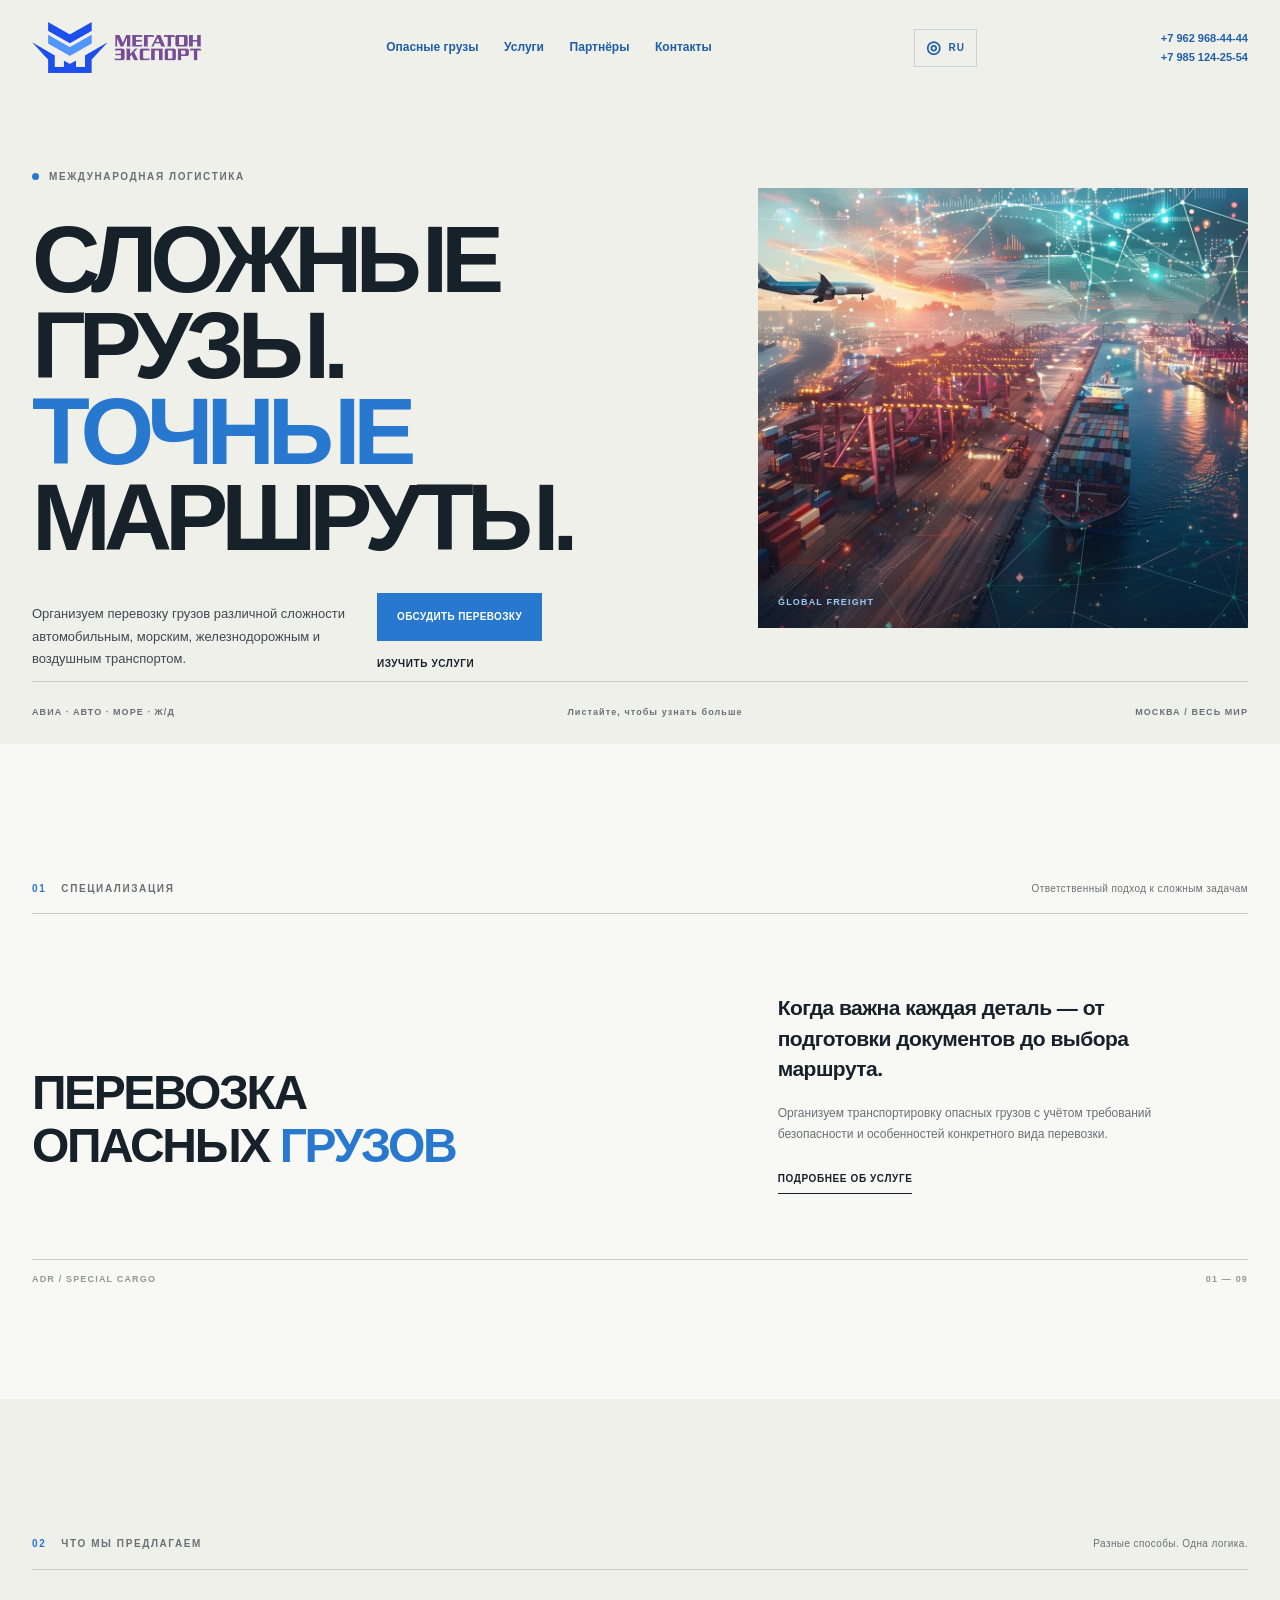
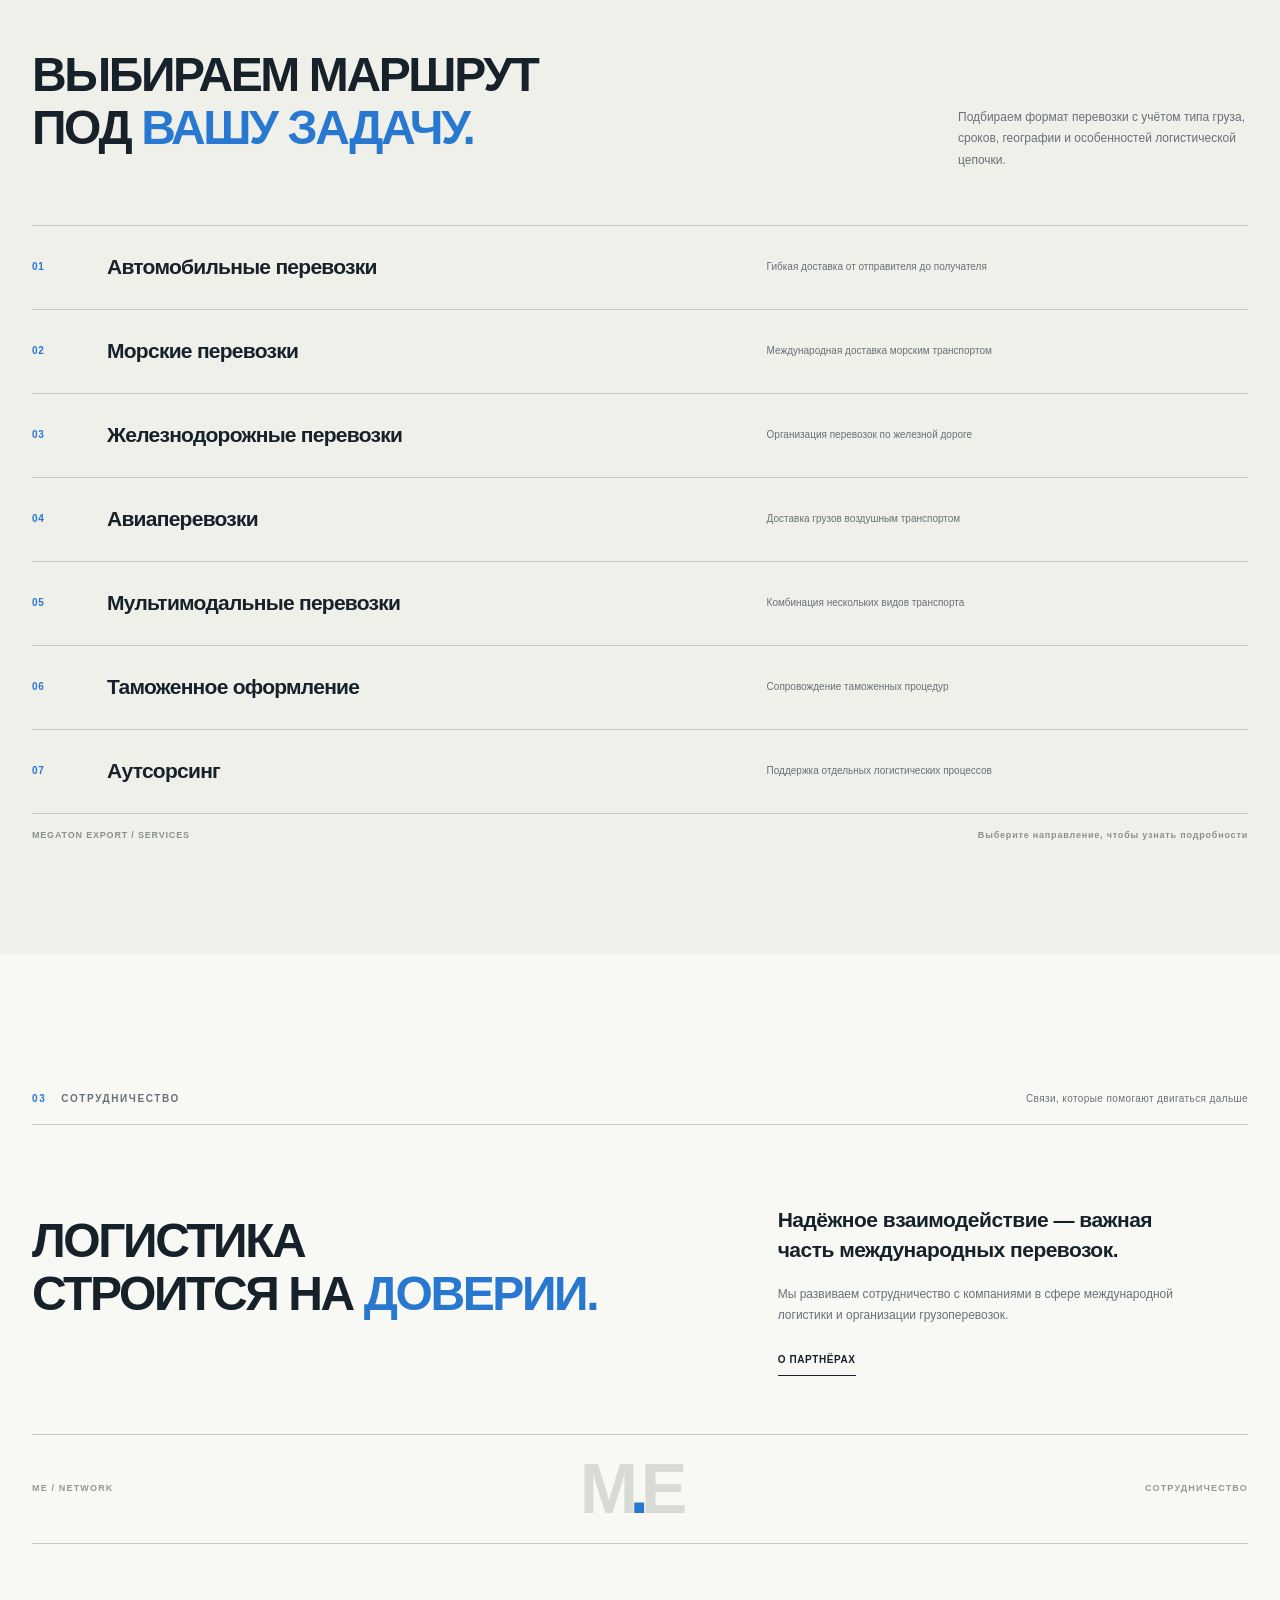
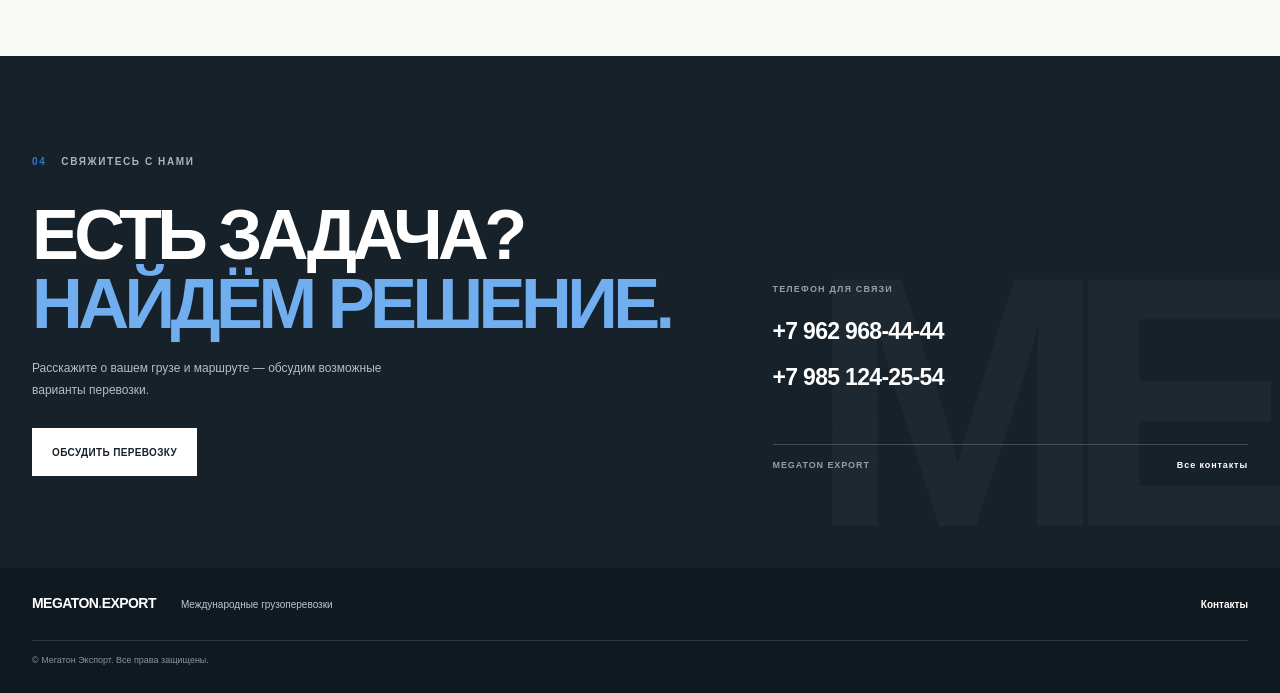
==== index.html @ 67cdef2b "Add files via upload" ====
<!DOCTYPE html>
<html lang="ru">
<head>
<meta charset="UTF-8">
<meta name="viewport" content="width=device-width, initial-scale=1.0">
<title>Мегатон Экспорт — международные грузоперевозки</title>
<meta name="description" content="Международные автомобильные, морские, железнодорожные, авиационные и мультимодальные перевозки. Перевозка опасных и негабаритных грузов.">
<meta name="keywords" content="перевозка опасных грузов, международные перевозки, грузоперевозки, Мегатон Экспорт">
<meta name="robots" content="index, follow">
<link rel="canonical" href="https://megatonexport.ru/">
<link rel="stylesheet" href="css/style.css">

<link rel="canonical" href="https://megatonexport.ru/">
<link rel="icon" type="image/png" sizes="48x48" href="favicon-48.png">
<link rel="apple-touch-icon" href="/apple-touch-icon.png">
<meta property="og:type" content="website">
<meta property="og:site_name" content="Megaton Export">
<meta property="og:title" content="Международные грузоперевозки — Megaton Export">
<meta property="og:description" content="Международные грузоперевозки из Китая и других стран. Автомобильные, морские, железнодорожные и авиаперевозки, мультимодальная логистика и перевозка опасных грузов.">
<meta property="og:url" content="https://megatonexport.ru/">
<meta property="og:locale" content="ru_RU">
</head>
<body>
<header class="header">
 <div class="container header__inner">
  <a href="index.html" class="logo"><img src="images/logo.png" alt="Мегатон Экспорт" width="220"></a>
  <button class="menu-toggle" aria-label="Открыть меню" aria-expanded="false" aria-controls="main-navigation"><span></span><span></span></button>
  <nav class="navigation" id="main-navigation" aria-label="Основная навигация">
   <a href="services/dangerous.html">Опасные грузы</a>
   <div class="nav-dropdown"><a href="#services" class="dropdown-link">Услуги</a>
    <div class="dropdown-menu">
     <a href="services/road.html">Автомобильные перевозки</a><a href="services/sea.html">Морские перевозки</a><a href="services/rail.html">Железнодорожные перевозки</a><a href="services/air.html">Авиаперевозки</a><a href="services/multimodal.html">Мультимодальные перевозки</a><a href="services/customs.html">Таможенное оформление</a><a href="services/outsourcing.html">Аутсорсинг</a>
    </div>
   </div>
   <a href="services/partners.html">Партнёры</a><a href="services/contacts.html">Контакты</a>
   <div class="nav-mobile-phones"><a href="tel:+79629684444">+7 962 968-44-44</a><a href="tel:+79851242554">+7 985 124-25-54</a></div>
  </nav>
  <div class="language-control">
   <button class="language-button" type="button" aria-haspopup="dialog" aria-expanded="false" aria-label="Выбрать язык сайта"><span class="language-globe" aria-hidden="true">◎</span><span class="language-current">RU</span></button>
  </div>
  <div class="header__contacts"><a href="tel:+79629684444">+7 962 968-44-44</a><a href="tel:+79851242554">+7 985 124-25-54</a></div>
 </div>
</header>
<main>
<section class="hero" aria-labelledby="hero-title">
 <div class="container hero__layout">
  <div class="hero__content">
   <p class="eyebrow hero__subtitle"><i></i> Международная логистика</p>
   <h1 id="hero-title">Сложные грузы.<br><span>Точные</span><br>маршруты.</h1>
   <div class="hero__bottom"><p class="hero__text">Организуем перевозку грузов различной сложности автомобильным, морским, железнодорожным и воздушным транспортом.</p>
    <div class="hero__buttons"><a href="#contacts" class="button button--primary">Обсудить перевозку</a><a href="#services" class="text-link">Изучить услуги</a></div>
   </div>
  </div>
  <div class="hero__visual"><div class="hero__image-wrap"><img src="images/hero.webp" alt="Международный грузовой терминал" class="hero__image"><div class="hero__image-shade"></div><div class="hero__image-label"><span>GLOBAL FREIGHT</span></div></div><div class="hero__side-note">Логистика без лишних звеньев</div></div>
 </div>
 <div class="hero__meta container"><span>АВИА · АВТО · МОРЕ · Ж/Д</span><a href="#dangerous">Листайте, чтобы узнать больше </a><span>МОСКВА / ВЕСЬ МИР</span></div>
</section>
<section class="section dangerous-section" id="dangerous"><div class="container">
 <div class="section-topline"><span class="eyebrow"><b>01</b> Специализация</span><span class="section-topline__note">Ответственный подход к сложным задачам</span></div>
 <div class="dangerous-layout"><div class="dangerous-heading"><h2>Перевозка<br>опасных <span>грузов</span></h2></div><div class="dangerous-copy"><p class="lead">Когда важна каждая деталь — от подготовки документов до выбора маршрута.</p><p>Организуем транспортировку опасных грузов с учётом требований безопасности и особенностей конкретного вида перевозки.</p><a href="services/dangerous.html" class="underlined-link">Подробнее об услуге</a></div></div>
 <div class="dangerous-rule"><span>ADR / SPECIAL CARGO</span><span>01 — 09</span></div>
</div></section>
<section class="section services-section" id="services"><div class="container">
 <div class="section-topline"><span class="eyebrow"><b>02</b> Что мы предлагаем</span><span class="section-topline__note">Разные способы. Одна логика.</span></div>
 <div class="services-intro"><h2>Выбираем маршрут<br>под <span>вашу задачу.</span></h2><p>Подбираем формат перевозки с учётом типа груза, сроков, географии и особенностей логистической цепочки.</p></div>
 <div class="services-list">
  <a class="service-row" href="services/road.html"><span class="service-row__number">01</span><span class="service-row__title">Автомобильные перевозки</span><span class="service-row__description">Гибкая доставка от отправителя до получателя</a>
  <a class="service-row" href="services/sea.html"><span class="service-row__number">02</span><span class="service-row__title">Морские перевозки</span><span class="service-row__description">Международная доставка морским транспортом</a>
  <a class="service-row" href="services/rail.html"><span class="service-row__number">03</span><span class="service-row__title">Железнодорожные перевозки</span><span class="service-row__description">Организация перевозок по железной дороге</a>
  <a class="service-row" href="services/air.html"><span class="service-row__number">04</span><span class="service-row__title">Авиаперевозки</span><span class="service-row__description">Доставка грузов воздушным транспортом</a>
  <a class="service-row" href="services/multimodal.html"><span class="service-row__number">05</span><span class="service-row__title">Мультимодальные перевозки</span><span class="service-row__description">Комбинация нескольких видов транспорта</a>
  <a class="service-row" href="services/customs.html"><span class="service-row__number">06</span><span class="service-row__title">Таможенное оформление</span><span class="service-row__description">Сопровождение таможенных процедур</a>
  <a class="service-row" href="services/outsourcing.html"><span class="service-row__number">07</span><span class="service-row__title">Аутсорсинг</span><span class="service-row__description">Поддержка отдельных логистических процессов</a>
 </div><div class="services-footnote"><span>MEGATON EXPORT / SERVICES</span><span>Выберите направление, чтобы узнать подробности</span></div>
</div></section>
<section class="section partners-section" id="partners"><div class="container">
 <div class="section-topline"><span class="eyebrow"><b>03</b> Сотрудничество</span><span class="section-topline__note">Связи, которые помогают двигаться дальше</span></div>
 <div class="partners-layout"><h2>Логистика<br>строится на <span>доверии.</span></h2><div class="partners-copy"><p class="lead">Надёжное взаимодействие — важная часть международных перевозок.</p><p>Мы развиваем сотрудничество с компаниями в сфере международной логистики и организации грузоперевозок.</p><a href="services/partners.html" class="underlined-link">О партнёрах</a></div></div>
 <div class="partners-signature"><span>ME / NETWORK</span><span class="partners-signature__mark">M<span>.</span>E</span><span>СОТРУДНИЧЕСТВО</span></div>
</div></section>
<section class="contact-section" id="contacts"><div class="container contact-layout">
 <div class="contact-main"><p class="eyebrow"><b>04</b> Свяжитесь с нами</p><h2>Есть задача?<br><span>Найдём решение.</span></h2><p>Расскажите о вашем грузе и маршруте — обсудим возможные варианты перевозки.</p><a href="services/contacts.html" class="button button--light">Обсудить перевозку</a></div>
 <div class="contact-details"><span class="contact-details__label">Телефон для связи</span><a href="tel:+79629684444">+7 962 968-44-44</a><a href="tel:+79851242554">+7 985 124-25-54</a><div class="contact-details__bottom"><span>MEGATON EXPORT</span><a href="services/contacts.html">Все контакты</a></div></div><div class="contact-watermark">ME</div>
</div></section>
</main>
<footer class="footer"><div class="container footer__inner"><a href="index.html" class="footer__brand">MEGATON<span>.</span>EXPORT</a><p>Международные грузоперевозки</p><a href="services/contacts.html" class="footer__contact">Контакты</a><small>© Мегатон Экспорт. Все права защищены.</small></div></footer>
<div class="language-backdrop" id="language-dialog" hidden>
 <section class="language-dialog" role="dialog" aria-modal="true" aria-labelledby="language-title">
  <button class="language-close" type="button" aria-label="Закрыть выбор языка">×</button>
  <p class="language-kicker">MEGATON EXPORT / LANGUAGE</p>
  <h2 id="language-title">Выберите язык</h2>
  <p class="language-description">Выберите язык отображения сайта.</p>
  <div class="language-options">
   <button type="button" class="language-option" data-language="ru"><span class="language-code">RU</span><span class="language-name">Русский</span><span class="language-check">✓</span></button>
   <button type="button" class="language-option" data-language="en"><span class="language-code">EN</span><span class="language-name">English</span><span class="language-check">✓</span></button>
   <button type="button" class="language-option" data-language="zh"><span class="language-code">中文</span><span class="language-name">简体中文</span><span class="language-check">✓</span></button>
  </div>
  <p class="language-note">Megaton Export · International Logistics</p>
 </section>
</div>
<script src="js/script.js"></script>
</body>
</html>
---- css/style.css ----
/* MEGATON EXPORT — editorial industrial design */

:root{
  --ink:#17212a;
  --ink-soft:#3e494f;
  --muted:#687176;
  --paper:#f0f0eb;
  --paper-light:#f8f8f5;
  --white:#fff;
  --line:#c9cbc5;
  --blue:#2878d0;
  --blue-dark:#1d5fa8;
  --container:1240px;
}

*{
  box-sizing:border-box;
  margin:0;
  padding:0;
}

html{
  scroll-behavior:smooth;
}

body{
  color:var(--ink);
  background:var(--paper-light);
  font-family:"Manrope","Segoe UI",Arial,sans-serif;
  line-height:1.55;
  -webkit-font-smoothing:antialiased;
}

a{
  color:inherit;
  text-decoration:none;
}

button{
  font:inherit;
}

img{
  display:block;
  max-width:100%;
  height:auto;
}

.container{
  width:min(var(--container),calc(100% - 64px));
  margin-inline:auto;
}

::selection{
  color:#fff;
  background:var(--blue);
}

/* Header */

.header{
  position:absolute;
  inset:0 0 auto;
  z-index:100;
  padding:22px 0;
  color:var(--ink);
}

.header__inner{
  width:min(var(--container),calc(100% - 64px));
  min-height:48px;
  margin:auto;
  display:flex;
  align-items:center;
  justify-content:space-between;
  gap:30px;
}

.logo{
  flex:0 0 auto;
}

.logo img{
  width:170px;
  max-height:54px;
  object-fit:contain;
  object-position:left center;
}

.navigation{
  display:flex;
  align-items:center;
  justify-content:center;
  gap:clamp(14px,2vw,28px);
  color: var(--blue-dark);
}

.navigation a{
  font-size:12px;
  font-weight:700;
  transition:color .2s;
}

.navigation a:hover,.header__contacts a:hover{
  color:var(--blue);
}

.nav-dropdown{
  position:relative;
}

.dropdown-link{
  display:flex;
  align-items:center;
  gap:7px;
}

.dropdown-arrow{
  color:var(--blue);
}

.dropdown-menu{
  position:absolute;
  top:calc(100% + 15px);
  left:-18px;
  display:none;
  flex-direction:column;
  gap:2px;
  width:260px;
  padding:10px;
  background:var(--paper-light);
  border:1px solid #dedfd9;
  box-shadow:0 18px 45px #17212a18;
}

.nav-dropdown:hover .dropdown-menu,.nav-dropdown:focus-within .dropdown-menu{
  display:flex;
}

.dropdown-menu a{
  padding:10px 12px;
}

.dropdown-menu a:hover{
  background:#e8edf1;
}

.header__contacts{
  display:flex;
  flex-direction:column;
  gap:2px;
  color: var(--blue-dark);
}

.header__contacts a{
  font-size:11px;
  font-weight:800;
  white-space:nowrap;
  transition:color .2s;
}

.menu-toggle{
  display:none;
}

.nav-mobile-phones{
  display:none;
}

/* Hero */

.hero{
  position:relative;
  min-height:740px;
  padding:135px 0 24px;
  overflow:hidden;
  background:var(--paper);
}

.hero__layout{
  display:grid;
  grid-template-columns:minmax(0,1.12fr) minmax(300px,.88fr);
  align-items:center;
  gap:clamp(35px,6vw,90px);
  min-height:520px;
}

.hero__content{
  position:relative;
  z-index:2;
  padding:28px 0 10px;
}

.eyebrow{
  display:inline-flex;
  align-items:center;
  gap:10px;
  color:var(--muted);
  font-size:10px;
  font-weight:800;
  letter-spacing:.16em;
  line-height:1.4;
  text-transform:uppercase;
}

.eyebrow i{
  width:7px;
  height:7px;
  background:var(--blue);
  border-radius:50%;
}

.eyebrow b,.section-number{
  color:var(--blue);
  margin-right:5px;
}

.hero h1{
  margin:28px 0 32px;
  font-size:clamp(58px,7.4vw,106px);
  font-weight:800;
  letter-spacing:-.075em;
  line-height:.91;
  text-transform:uppercase;
}

.hero h1 span,.dangerous-heading h2 span,.services-intro h2 span,.partners-layout h2 span,.contact-main h2 span{
  color:var(--blue);
}

.hero__bottom{
  display:flex;
  align-items:flex-end;
  gap:30px;
  max-width:680px;
}

.hero__text{
  max-width:315px;
  color:var(--ink-soft);
  font-size:13px;
  line-height:1.75;
}

.hero__buttons{
  display:flex;
  flex-direction:column;
  align-items:flex-start;
  gap:15px;
  flex:0 0 auto;
}

.button{
  display:inline-flex;
  align-items:center;
  justify-content:center;
  gap:20px;
  min-height:48px;
  padding:0 19px;
  border:1px solid transparent;
  font-size:10px;
  font-weight:800;
  letter-spacing:.035em;
  text-transform:uppercase;
  transition:background .2s,color .2s,border-color .2s,transform .2s;
}

.button:hover{
  transform:translateY(-2px);
}

.button--primary{
  color:#fff;
  background:var(--blue);
  border-color:var(--blue);
}

.button--primary:hover{
  background:var(--blue-dark);
  border-color:var(--blue-dark);
}

.button b{
  font-size:16px;
}

.text-link{
  font-size:10px;
  font-weight:800;
  letter-spacing:.06em;
  text-transform:uppercase;
}

.text-link b{
  padding-left:8px;
  color:var(--blue);
  font-size:15px;
}

.hero__visual{
  position:relative;
  width:100%;
  max-width:490px;
  justify-self:end;
}

.hero__image-wrap{
  position:relative;
  height:440px;
  overflow:hidden;
  background:#c7c9c5;
}

.hero__image{
  width:100%;
  height:100%;
  object-fit:cover;
}

.hero__image-shade{
  position:absolute;
  inset:0;
  background:linear-gradient(180deg,transparent 55%,#0c1c2b80);
}

.hero__image-label{
  position:absolute;
  right:20px;
  bottom:18px;
  left:20px;
  display:flex;
  justify-content:space-between;
  color:#fff;
  font-size:9px;
  font-weight:800;
  letter-spacing:.13em;
}

.hero__image-label span:first-child{
  color:#9bc9f5;
}

.hero__side-note{
  position:absolute;
  right:-37px;
  top:50%;
  transform:translate(100%,-50%) rotate(90deg);
  transform-origin:left center;
  color:var(--muted);
  font-size:9px;
  font-weight:700;
  letter-spacing:.12em;
  text-transform:uppercase;
  white-space:nowrap;
}

.hero__meta{
  display:flex;
  align-items:center;
  justify-content:space-between;
  padding-top:24px;
  border-top:1px solid var(--line);
  color:var(--muted);
  font-size:9px;
  font-weight:800;
  letter-spacing:.12em;
}

.hero__meta a:hover{
  color:var(--blue);
}

.hero__meta b{
  margin-left:8px;
  color:var(--blue);
  font-size:14px;
}

.hero__index{
  position:absolute;
  right:22px;
  top:48%;
  color:#17212a12;
  font-size:64px;
  font-weight:900;
  letter-spacing:-.08em;
  writing-mode:vertical-rl;
}


/* Sections */

.section{padding:112px 0}

.section-topline{display:flex;align-items:center;justify-content:space-between;gap:20px;padding-bottom:17px;padding-top:25px;border-bottom:1px solid var(--line)}

.section-topline__note{color:var(--muted);font-size:10px;letter-spacing:.04em}

.dangerous-section,.partners-section{background:var(--paper-light)}

.dangerous-layout,.partners-layout{display:grid;grid-template-columns:1.15fr .85fr;gap:9%;padding:74px 0 65px}

.dangerous-heading{display:flex;align-items:flex-end;justify-content:space-between;gap:15px}

.dangerous-heading h2,.services-intro h2,.partners-layout h2{font-size:clamp(42px,5.4vw,72px);font-weight:800;line-height:.99;letter-spacing:-.065em;text-transform:uppercase}

.round-link{display:grid;place-items:center;flex:0 0 48px;width:48px;height:48px;margin-bottom:6px;border:1px solid var(--line);border-radius:50%;color:var(--blue);font-size:20px;transition:.2s}

.round-link:hover{color:#fff;background:var(--blue);border-color:var(--blue)}

.dangerous-copy,.partners-copy{max-width:400px;padding-top:5px}

.lead{margin-bottom:18px;font-size:clamp(17px,1.7vw,21px);font-weight:600;line-height:1.45;letter-spacing:-.025em}

.dangerous-copy>p:not(.lead),.partners-copy>p:not(.lead){color:var(--muted);font-size:12px;line-height:1.8}

.underlined-link{display:inline-flex;align-items:center;gap:24px;margin-top:25px;padding-bottom:7px;border-bottom:1px solid var(--ink);font-size:10px;font-weight:800;letter-spacing:.06em;text-transform:uppercase;transition:.2s}

.underlined-link b{color:var(--blue);font-size:15px}

.underlined-link:hover{color:var(--blue);border-color:var(--blue)}

.dangerous-rule{display:flex;justify-content:space-between;padding-top:13px;border-top:1px solid var(--line);color:#929895;font-size:9px;font-weight:800;letter-spacing:.13em}


/* Services */

.services-section{background:var(--paper)}

.services-intro{display:flex;align-items:flex-end;justify-content:space-between;gap:35px;padding:64px 0 48px}

.services-intro h2{flex:1}

.services-intro>p{max-width:290px;padding-bottom:5px;color:var(--muted);font-size:12px;line-height:1.8}

.services-list{border-top:1px solid #c5c8c2}

.service-row{display:grid;grid-template-columns:55px minmax(220px,1.2fr) minmax(180px,.8fr) 35px;align-items:center;gap:20px;min-height:84px;border-bottom:1px solid #c5c8c2;transition:padding .25s,background .25s}

.service-row:hover{padding-inline:14px;background:#e8eae5}

.service-row__number{color:var(--blue);font-size:10px;font-weight:800;letter-spacing:.08em}

.service-row__title{font-size:clamp(15px,1.65vw,21px);font-weight:750;letter-spacing:-.035em}

.service-row__description{color:var(--muted);font-size:10px}

.service-row__arrow{justify-self:end;color:var(--blue);font-size:20px;transition:transform .2s}

.service-row:hover .service-row__arrow{transform:translate(3px,-3px)}

.services-footnote{display:flex;justify-content:space-between;gap:20px;padding-top:15px;color:#8b918d;font-size:9px;font-weight:700;letter-spacing:.09em}


/* Partners */

.partners-layout{padding:75px 0 58px}

.partners-signature{min-height:110px;display:flex;align-items:center;justify-content:space-between;border-block:1px solid var(--line);color:#939995;font-size:9px;font-weight:800;letter-spacing:.13em}

.partners-signature__mark{color:#d8dad4;font-size:70px;font-weight:900;letter-spacing:-.12em;line-height:1}

.partners-signature__mark span{color:var(--blue)}

/* Contact */

.contact-section{position:relative;overflow:hidden;padding:92px 0;color:#fff;background:var(--ink)}

.contact-layout{position:relative;display:grid;grid-template-columns:1.15fr .85fr;gap:8%;align-items:end}

.contact-main,.contact-details{position:relative;z-index:1}

.contact-main .eyebrow{color:#aab5bd}

.contact-main h2{margin:28px 0 20px;font-size:clamp(44px,5.5vw,76px);font-weight:800;line-height:.98;letter-spacing:-.065em;text-transform:uppercase}

.contact-main h2 span{color:#70aef0}

.contact-main>p:not(.eyebrow){max-width:360px;margin-bottom:27px;color:#b3bdc4;font-size:12px;line-height:1.8}

.button--light{color:var(--ink);background:#fff;border-color:#fff}

.button--light:hover{color:#fff;background:var(--blue);border-color:var(--blue)}

.contact-details{display:flex;flex-direction:column;align-items:flex-start;gap:10px;padding-bottom:4px}

.contact-details__label{margin-bottom:7px;color:#91a0ab;font-size:9px;font-weight:800;letter-spacing:.13em;text-transform:uppercase}

.contact-details>a{font-size:clamp(17px,2vw,23px);font-weight:700;letter-spacing:-.03em;transition:color .2s}

.contact-details>a:hover{color:#70aef0}

.contact-details__bottom{width:100%;display:flex;justify-content:space-between;gap:12px;margin-top:38px;padding-top:14px;border-top:1px solid #ffffff30;color:#91a0ab;font-size:9px;font-weight:800;letter-spacing:.1em}

.contact-details__bottom a{color:#fff}

.contact-details__bottom a:hover{color:#70aef0}

.contact-watermark{position:absolute;right:-12px;bottom:-105px;color:#ffffff08;font-size:clamp(180px,28vw,370px);font-weight:900;letter-spacing:-.12em;line-height:1;pointer-events:none}

/* Footer */

.footer{padding:25px 0;color:#c0c7cc;background:#101920}

.footer__inner{display:grid;grid-template-columns:auto 1fr auto;align-items:center;gap:25px}

.footer__brand{color:#fff;font-size:14px;font-weight:900;letter-spacing:-.04em}

.footer__brand span{color:#70aef0}

.footer__inner p,.footer__contact{font-size:10px}

.footer__contact{color:#fff;font-weight:700}

.footer__inner small{grid-column:1/-1;padding-top:13px;border-top:1px solid #ffffff20;color:#87939b;font-size:9px}

/* Service page compatibility */

.page-hero{padding:150px 0 90px;color:#fff;background:linear-gradient(110deg,#17212aeb,#17212a99),url("../images/hero.svg") center/cover no-repeat}

.page-hero h1{max-width:850px;margin:20px 0;font-size:clamp(36px,5vw,64px);line-height:1.05;letter-spacing:-.05em}

.page-hero p:last-child{max-width:650px;font-size:17px;line-height:1.7;color:#e0e6ea}

.breadcrumbs{margin-bottom:25px;font-size:12px;opacity:.85}

.breadcrumbs a{text-decoration:underline;text-underline-offset:3px}

.content-section{padding:70px 0;background:var(--paper-light)}

.content-container,.service-content{max-width:900px}

.content-container h1,.content-container h2,.content-container h3,.service-content h2{color:var(--ink);letter-spacing:-.04em}

.content-container h1{margin-bottom:25px;font-size:clamp(32px,4vw,48px);line-height:1.1}

.content-container h2,.service-content h2{margin:35px 0 18px;font-size:28px;line-height:1.2}

.content-container h3{margin:28px 0 14px;font-size:21px}

.content-container p,.service-content p,.service-content li{margin-bottom:18px;color:var(--ink-soft);font-size:15px;line-height:1.8}

.content-container ul,.service-content ul{margin:20px 0 30px;padding-left:24px}

.content-container li{margin-bottom:10px;line-height:1.7}

.service-content{max-width:900px}

.service-content .button{margin-top:15px}

.contact-buttons{display:flex;flex-wrap:wrap;gap:14px;margin-top:25px}

.partners-grid{display:grid;grid-template-columns:repeat(2,1fr);gap:20px;margin:30px 0 45px}

.partner-card{padding:25px;border:1px solid var(--line);background:#fff}

.partner-logo{display:flex;align-items:center;justify-content:center;min-height:85px;margin-bottom:18px;background:var(--paper);color:var(--ink);font-size:17px;font-weight:700}

.partner-card h3{margin-bottom:10px;font-size:19px}

.partner-card p{color:var(--muted);line-height:1.7}

.button-outline{display:inline-flex;align-items:center;justify-content:center;min-height:46px;padding:0 20px;border:1px solid var(--ink);color:var(--ink);font-size:11px;font-weight:800;text-transform:uppercase}

.button-outline:hover{color:#fff;background:var(--ink)}

.section--dark{color:#fff;background:var(--ink)}

.section--dark h2{color:#fff}

.section--dark .section__subtitle{color:#9abce0}

.section--gray{background:var(--paper)}

.section__subtitle{color:var(--blue);font-size:10px;font-weight:800;letter-spacing:.14em;text-transform:uppercase}

.section h2{margin:15px 0 22px;color:var(--ink);font-size:clamp(30px,4vw,48px);line-height:1.1;letter-spacing:-.05em}

.section__description{max-width:700px;color:var(--muted);font-size:14px;line-height:1.8}

.services-grid,.services__grid{display:grid;grid-template-columns:repeat(3,1fr);gap:18px;margin-top:35px}

.service-card{display:block;min-height:150px;padding:25px;border:1px solid var(--line);background:var(--paper-light);transition:transform .2s,border-color .2s,background .2s}

.service-card:hover{transform:translateY(-3px);border-color:var(--blue);background:#fff}

.service-card h3{margin-bottom:12px;font-size:18px;line-height:1.3;letter-spacing:-.03em}

.service-card p{color:var(--muted);font-size:12px;line-height:1.7}

.section__more{margin-top:30px}

.contacts__phones{display:flex;flex-wrap:wrap;gap:22px;margin:25px 0}

.contacts__phones a{font-size:18px;font-weight:700}

.footer .container{text-align:left}

/* Responsive */

@media(max-width:1100px){.header__contacts{display:none}.hero{min-height:680px}.hero__layout{gap:40px}.hero h1{font-size:clamp(55px,7.5vw,85px)}.hero__bottom{flex-direction:column;align-items:flex-start;gap:22px}.hero__buttons{flex-direction:row;align-items:center;flex-wrap:wrap}.hero__image-wrap{height:390px}}
@media(max-width:800px){.container,.header__inner{width:calc(100% - 40px)}.header{padding:14px 0}.logo img{width:145px}.menu-toggle{display:flex;position:relative;z-index:3;width:42px;height:42px;align-items:center;justify-content:center;flex-direction:column;gap:6px;border:1px solid #bfc3bf;background:transparent;color:var(--ink);cursor:pointer}.menu-toggle span{display:block;width:18px;height:1.5px;background:currentColor}.navigation{position:absolute;top:calc(100% + 14px);left:0;right:0;display:none;flex-direction:column;align-items:stretch;gap:0;padding:12px;background:var(--paper-light);border:1px solid #dedfd9;box-shadow:0 18px 40px #17212a20;color:var(--ink)}.navigation.active{display:flex}.navigation>a,.nav-dropdown>a{display:flex;padding:13px 10px;font-size:13px}.nav-dropdown{width:100%}.dropdown-menu{position:static;display:none;width:100%;padding:5px 0 8px 12px;border:0;box-shadow:none;background:#e9ebe6}.nav-dropdown:hover .dropdown-menu,.nav-dropdown:focus-within .dropdown-menu{display:none}.nav-dropdown.active .dropdown-menu{display:flex}.dropdown-menu a{padding:10px;font-size:12px}.nav-mobile-phones{display:flex;flex-direction:column;gap:7px;margin:10px 10px 4px;padding-top:13px;border-top:1px solid var(--line)}.nav-mobile-phones a{font-size:12px;font-weight:800}.hero{min-height:auto;padding:112px 0 20px}.hero__layout{grid-template-columns:1fr;gap:32px;min-height:0}.hero__content{padding:25px 0 0}.hero h1{margin:24px 0;font-size:clamp(52px,11vw,82px)}.hero__bottom{flex-direction:row;align-items:flex-end;justify-content:space-between}.hero__text{max-width:310px}.hero__visual{width:min(78%,480px);justify-self:end;margin-right:12px}.hero__image-wrap{height:clamp(270px,58vw,390px)}.hero__side-note{right:-15px}.hero__meta{margin-top:32px;flex-wrap:wrap;gap:12px;font-size:8px}.hero__meta a{order:3;width:100%}.hero__index{display:none}.section{padding:78px 0}.dangerous-layout,.partners-layout{grid-template-columns:1fr;gap:30px;padding:52px 0 40px}.dangerous-heading h2,.services-intro h2,.partners-layout h2{font-size:clamp(43px,9vw,65px)}.dangerous-copy,.partners-copy{max-width:540px}.services-intro{align-items:flex-start;flex-direction:column;gap:20px;padding:52px 0 35px}.services-intro>p{max-width:470px}.service-row{grid-template-columns:35px minmax(0,1fr) 28px;gap:12px;padding:16px 0}.service-row__title{font-size:16px}.service-row__description{grid-column:2;grid-row:2}.service-row__arrow{grid-column:3;grid-row:1/span 2}.contact-section{padding:75px 0}.contact-layout{grid-template-columns:1fr;gap:45px}.contact-main h2{font-size:clamp(45px,10vw,68px)}.contact-details__bottom{margin-top:20px}.services-grid,.services__grid{grid-template-columns:repeat(2,1fr)}}
@media(max-width:520px){.container,.header__inner{width:calc(100% - 32px)}.hero{padding-top:100px}.hero h1{font-size:clamp(44px,12vw,61px)}.hero__bottom{flex-direction:column;align-items:flex-start}.hero__text{max-width:100%}.hero__buttons{width:100%;flex-direction:column;align-items:flex-start}.hero__buttons .button{width:100%}.hero__visual{width:88%;margin-right:10px}.hero__image-wrap{height:300px}.hero__side-note{right:-11px;font-size:8px}.hero__meta{align-items:flex-start}.hero__meta>span:last-child{display:none}.section{padding:65px 0}.section-topline__note{max-width:120px;text-align:right;font-size:8px}.dangerous-heading h2,.services-intro h2,.partners-layout h2{font-size:clamp(38px,10vw,52px)}.round-link{flex-basis:40px;width:40px;height:40px}.services-footnote{flex-direction:column;gap:5px}.contact-main h2{font-size:43px}.contact-details>a{font-size:18px}.footer__inner{grid-template-columns:1fr auto;gap:8px 15px}.footer__inner p{grid-column:1/-1;grid-row:2}.footer__contact{grid-column:2;grid-row:1}.footer__inner small{grid-column:1/-1}.services-grid,.services__grid,.partners-grid{grid-template-columns:1fr}.page-hero{padding:115px 0 65px}.page-hero h1{font-size:34px}.content-section{padding:45px 0}.content-container h2,.service-content h2{font-size:24px}.contacts__phones{flex-direction:column;gap:12px}.contact-buttons{flex-direction:column;align-items:stretch}}
@media(prefers-reduced-motion:reduce){*,*::before,*::after{scroll-behavior:auto!important;transition-duration:.01ms!important;animation-duration:.01ms!important}}

/* ===== INNER PAGES — unified Megaton Export design ===== */

.inner-hero{padding:76px 0 30px;background:#f3f3f0;position:relative;overflow:hidden}
.inner-hero .section-topline{margin-bottom:56px}
.inner-hero__eyebrow{font-size:11px;letter-spacing:.16em;text-transform:uppercase;color:#2878d0;font-weight:700;margin:0 0 18px}
.inner-hero h1{font-size:clamp(42px,6.2vw,82px);line-height:.99;letter-spacing:-.055em;max-width:950px;margin:0 0 24px;color:#171b20}
.inner-hero__intro{font-size:clamp(17px,2vw,22px);line-height:1.5;max-width:720px;color:#5c6269;margin:0}
.inner-hero__meta{display:flex;justify-content:space-between;align-items:center;border-top:1px solid #d6d9dc;margin-top:60px;padding-top:16px;font-size:10px;letter-spacing:.12em;color:#697078}
.inner-hero__meta a{color:inherit;text-decoration:none}
.inner-content{padding:70px 0 100px;background:#fff}
.inner-content__layout{display:grid;grid-template-columns:minmax(190px,245px) minmax(0,1fr);gap:clamp(34px,7vw,110px);align-items:start}
.inner-sidebar{position:sticky;top:24px;display:flex;flex-direction:column;border-top:1px solid #d7dce0}
.inner-sidebar .eyebrow{padding:17px 0;color:#2878d0;font-size:10px;letter-spacing:.14em}
.inner-sidebar>a:not(.inner-sidebar__phone){padding:12px 0;border-top:1px solid #e5e8ea;color:#414950;text-decoration:none;font-size:13px;line-height:1.35;transition:color .2s}
.inner-sidebar>a:hover{color:#2878d0}
.inner-sidebar>a.is-active{color:#2878d0;font-weight:700;position:relative;padding-left:12px}
.inner-sidebar>a.is-active::before{content:"";position:absolute;left:0;top:12px;bottom:12px;width:3px;background:#2878d0}
.inner-sidebar__phone{margin-top:24px;color:#2878d0;text-decoration:none;font-size:13px;font-weight:700}
.inner-article{max-width:820px;min-width:0;color:#454b52;font-size:16px;line-height:1.8}
.inner-article h2{font-size:clamp(25px,3vw,36px);line-height:1.15;letter-spacing:-.035em;color:#171b20;margin:42px 0 18px}
.inner-article h2:first-child{margin-top:0}
.inner-article p{margin:0 0 18px}
.inner-article ul,.inner-article ol{padding-left:22px;margin:0 0 28px}
.inner-article li{padding-left:6px;margin:0 0 10px}
.inner-article .contact-buttons{display:flex;flex-wrap:wrap;gap:12px;margin:30px 0}
.inner-article .button-outline{display:inline-flex;align-items:center;justify-content:center;padding:14px 22px;border:1px solid #cbd1d6;color:#202832;text-decoration:none}
.inner-cta{margin-top:0}
@media(max-width:800px){
 .inner-hero{padding:48px 0 25px}
 .inner-hero .section-topline{margin-bottom:38px}
 .inner-hero__meta{margin-top:42px}
 .inner-content{padding:45px 0 65px}
 .inner-content__layout{grid-template-columns:1fr;gap:34px}
 .inner-sidebar{display:none!important}
}
@media(max-width:480px){
 .inner-hero h1{font-size:43px}
 .inner-hero__meta{font-size:9px}
 .inner-article{font-size:15px}
}


/* ===== Language selector — matching Megaton Export visual identity ===== */
.language-control{position:relative;display:flex;align-items:center;margin-left:18px;flex-shrink:0}
.language-button{display:inline-flex;align-items:center;justify-content:center;gap:7px;min-height:38px;padding:0 11px;border:1px solid #cbd1d6;background:transparent;color:var(--blue-dark);font-family:inherit;font-size:10px;font-weight:700;line-height:1;letter-spacing:.08em;cursor:pointer;transition:background .2s,border-color .2s,color .2s}
.language-button:hover,.language-button[aria-expanded="true"]{border-color:#2878d0;background:#2878d0;color:#fff}
.language-globe{font-size:17px;line-height:1}.language-chevron{font-size:14px;margin-left:2px}
.language-backdrop[hidden]{display:none!important}.language-backdrop{position:fixed;inset:0;z-index:10000;display:flex;align-items:center;justify-content:center;padding:22px;background:rgba(13,20,28,.58);backdrop-filter:blur(5px)}
.language-dialog{position:relative;width:min(100%,440px);padding:38px;background:#f3f3f0;color:#171b20;border-top:4px solid #2878d0;box-shadow:0 24px 80px #0003;animation:language-in .18s ease-out}
.language-close{position:absolute;top:14px;right:16px;width:36px;height:36px;border:1px solid #d4d8db;background:transparent;color:#171b20;font-size:25px;line-height:1;cursor:pointer}
.language-kicker{margin:0 0 16px;color:#2878d0;font-size:10px;font-weight:800;letter-spacing:.16em}
.language-dialog h2{margin:0 0 10px;font-size:clamp(27px,5vw,36px);line-height:1.1;letter-spacing:-.045em}
.language-description{margin:0 0 25px;color:#626a72;font-size:13px;line-height:1.6}
.language-options{display:flex;flex-direction:column;border-top:1px solid #d6d9dc}
.language-option{display:grid;grid-template-columns:56px 1fr 20px;align-items:center;gap:10px;padding:17px 4px;border:0;border-bottom:1px solid #d6d9dc;background:transparent;color:#171b20;text-align:left;cursor:pointer;transition:padding .18s,color .18s}
.language-option:hover,.language-option.is-selected{padding-left:10px;color:#2878d0}
.language-code{font-size:11px;font-weight:800;letter-spacing:.12em}.language-name{font-size:15px;font-weight:600}.language-check{opacity:0;color:#2878d0;font-size:18px}.language-option.is-selected .language-check{opacity:1}
.language-note{margin:26px 0 0;color:#8b9299;font-size:9px;letter-spacing:.13em}
body.language-modal-open{overflow:hidden}
@keyframes language-in{from{opacity:0;transform:translateY(8px)}to{opacity:1;transform:translateY(0)}}
@media(max-width:1100px){.language-control{margin-left:auto;margin-right:12px}.language-button{min-height:36px}}
@media(max-width:800px){.header__inner{gap:12px}.language-control{margin-left:auto;margin-right:0}.language-button{min-height:40px;padding:0 10px}.language-globe{display:none}.language-dialog{padding:32px 24px}}
@media(max-width:380px){.language-button{gap:4px;padding:0 7px}.language-chevron{display:none}.logo img{width:125px}}
@media(prefers-reduced-motion:reduce){.language-dialog{animation:none}.language-option,.language-button{transition:none}}


/* ===== Navigation interaction fixes (desktop + mobile) ===== */

@media (min-width: 801px) {
  .nav-dropdown { position: relative; }

  /* Invisible bridge prevents the hover state from breaking between the trigger and menu. */
  .nav-dropdown::after {
    content: "";
    position: absolute;
    top: 100%;
    left: -20px;
    width: 280px;
    height: 16px;
    display: block;
  }
  .dropdown-menu {
    top: calc(100% + 15px);
    z-index: 200;
  }
  .nav-dropdown:hover .dropdown-menu,
  .nav-dropdown:focus-within .dropdown-menu { display: flex; }
}

@media (max-width: 800px) {
  .header__inner { position: relative; }
  .menu-toggle { z-index: 202; }
  .navigation { z-index: 201; }
  .nav-dropdown::after { display: none; }
  .navigation.active { display: flex; }
  .navigation .nav-dropdown.active .dropdown-menu { display: flex; }
}


/* Current page indicator in the main navigation */

.navigation a.is-current { color: var(--blue) !important; }
.dropdown-menu a.is-current { color: var(--blue) !important; background: #e8edf1; }


/* ===== Photo banners for internal pages ===== */

.inner-hero {
  position: relative;
  isolation: isolate;
  overflow: hidden;
  min-height: 420px;
  padding: 42px 0 34px;
  color: #fff;
  margin-top: 100px;
  background-color: #172b3e;
  background-image:
    linear-gradient(90deg, rgba(10, 24, 38, .88) 0%, rgba(10, 24, 38, .66) 48%, rgba(10, 24, 38, .24) 100%),
    linear-gradient(0deg, rgba(10, 24, 38, .34), rgba(10, 24, 38, .12)),
    var(--inner-hero-image, url('../images/hero.jpg'));
  background-position: center, center, center 54%;
  background-size: cover, cover, cover;
  background-repeat: no-repeat;
}
.inner-hero .container { position: relative; z-index: 1; }
.inner-hero .section-topline {
  margin-bottom: 48px;
  border-bottom-color: rgba(255,255,255,.28);
}
.inner-hero .section-topline .eyebrow,
.inner-hero .section-topline .eyebrow b,
.inner-hero .section-topline__note { color: rgba(255,255,255,.78); }
.inner-hero .section-topline .eyebrow b { color: #8ec5ff; }
.inner-hero__eyebrow {
  color: #91c8ff;
  text-shadow: 0 1px 12px rgba(0,0,0,.15);
}
.inner-hero h1 {
  color: #fff;
  max-width: 1000px;
  text-wrap: balance;
  text-shadow: 0 2px 22px rgba(0,0,0,.18);
}
.inner-hero__intro {
  color: rgba(255,255,255,.88);
  text-shadow: 0 1px 12px rgba(0,0,0,.12);
}
.inner-hero__meta {
  border-top-color: rgba(255,255,255,.3);
  color: rgba(255,255,255,.76);
}
.inner-hero__meta a { color: #fff; }
.inner-hero__meta a:hover { color: #91c8ff; }

@media (max-width: 800px) {
  .inner-hero {
    min-height: 390px;
    padding: 42px 0 28px;
    background-position: center, center, 58% center;
  }
  .inner-hero .section-topline { margin-bottom: 38px; }
  .inner-hero__meta { margin-top: 36px; }
}
@media (max-width: 480px) {
  .inner-hero { min-height: 360px; padding-top: 10px; }
  .inner-hero .section-topline { gap: 12px; margin-bottom: 34px; }
  .inner-hero .section-topline__note { max-width: 125px; text-align: right; }
  .inner-hero h1 { font-size: clamp(36px, 10vw, 46px); line-height: 1.02; }
  .inner-hero__intro { font-size: 16px; }
}

/* Меняем местами переключатель языка и бургер-меню на мобильных */
@media (max-width: 800px) {
  .header__inner {
    display: flex;
    align-items: center;
  }

  .header__inner > .logo {
    order: 1;
  }

  .header__inner > .language-control {
    order: 2;
    margin-left: auto;
  }

  .header__inner > .menu-toggle {
    order: 3;
    margin-left: 12px;
  }
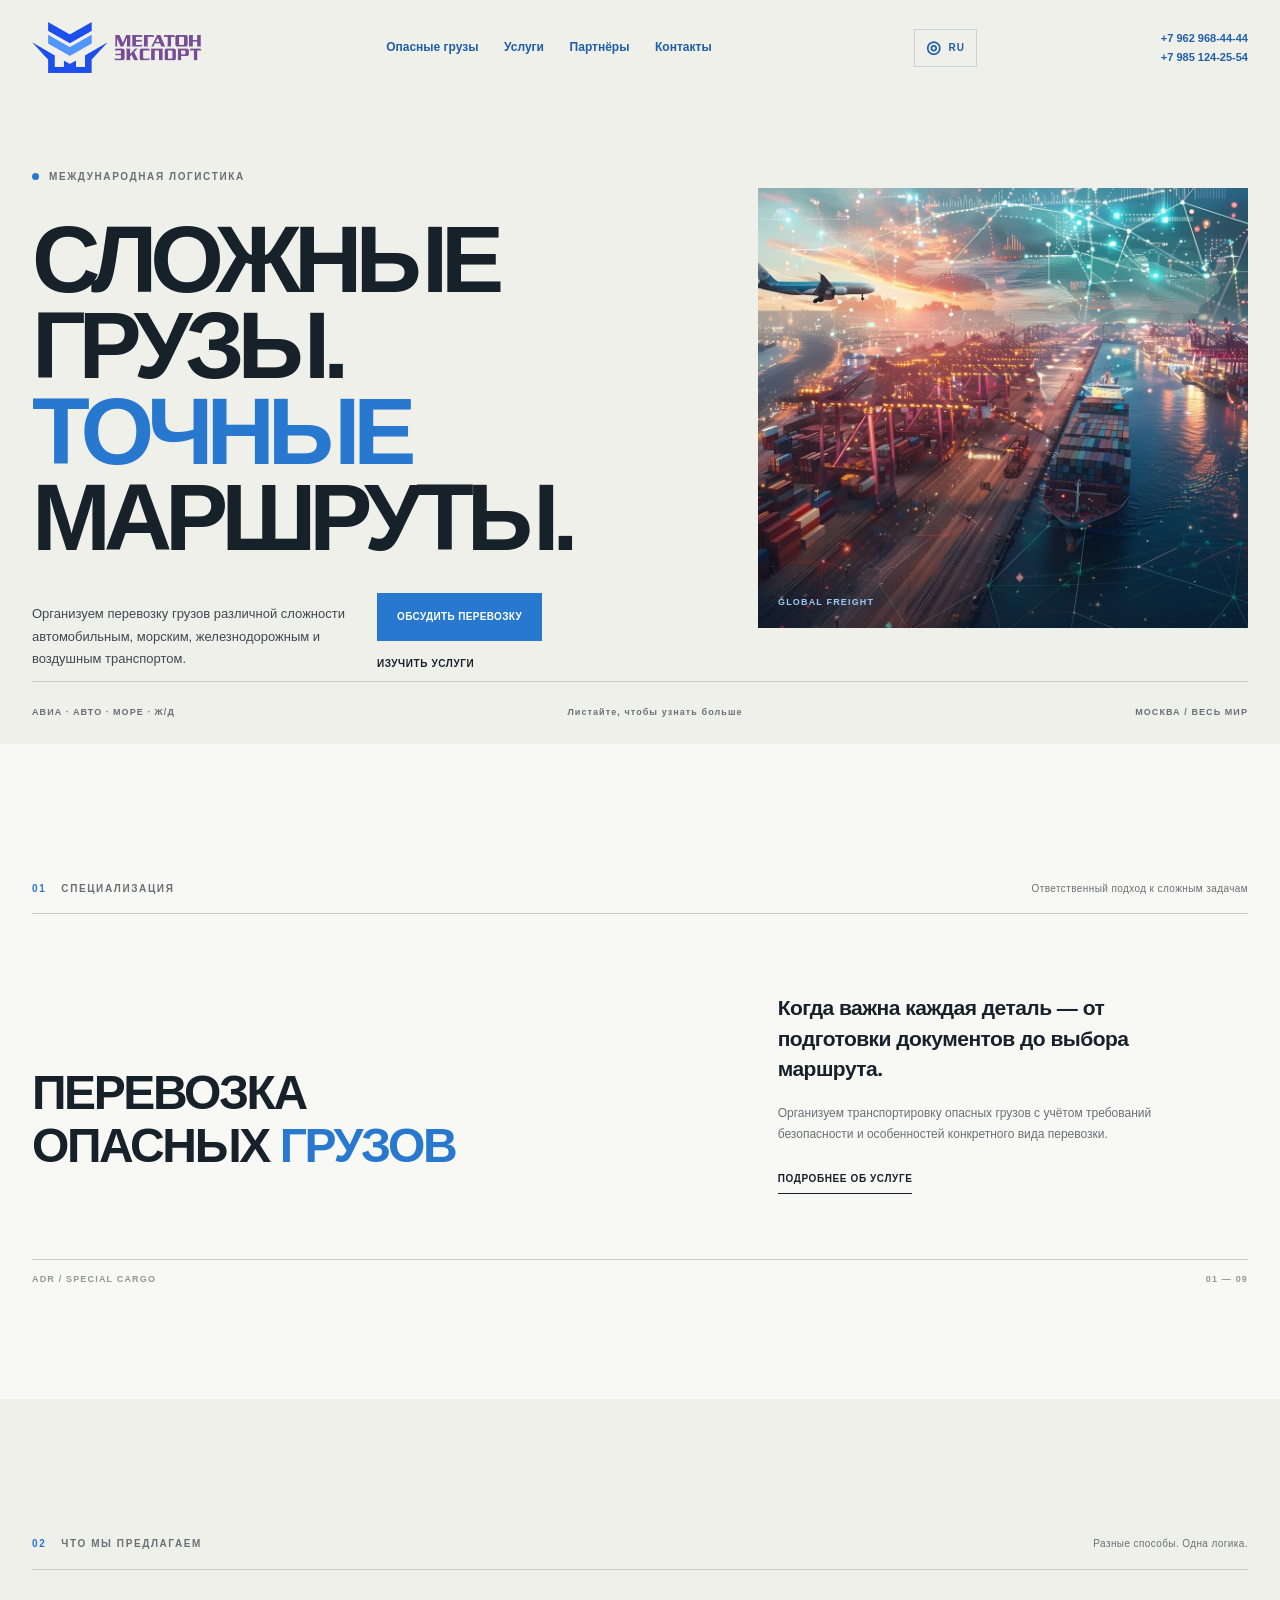
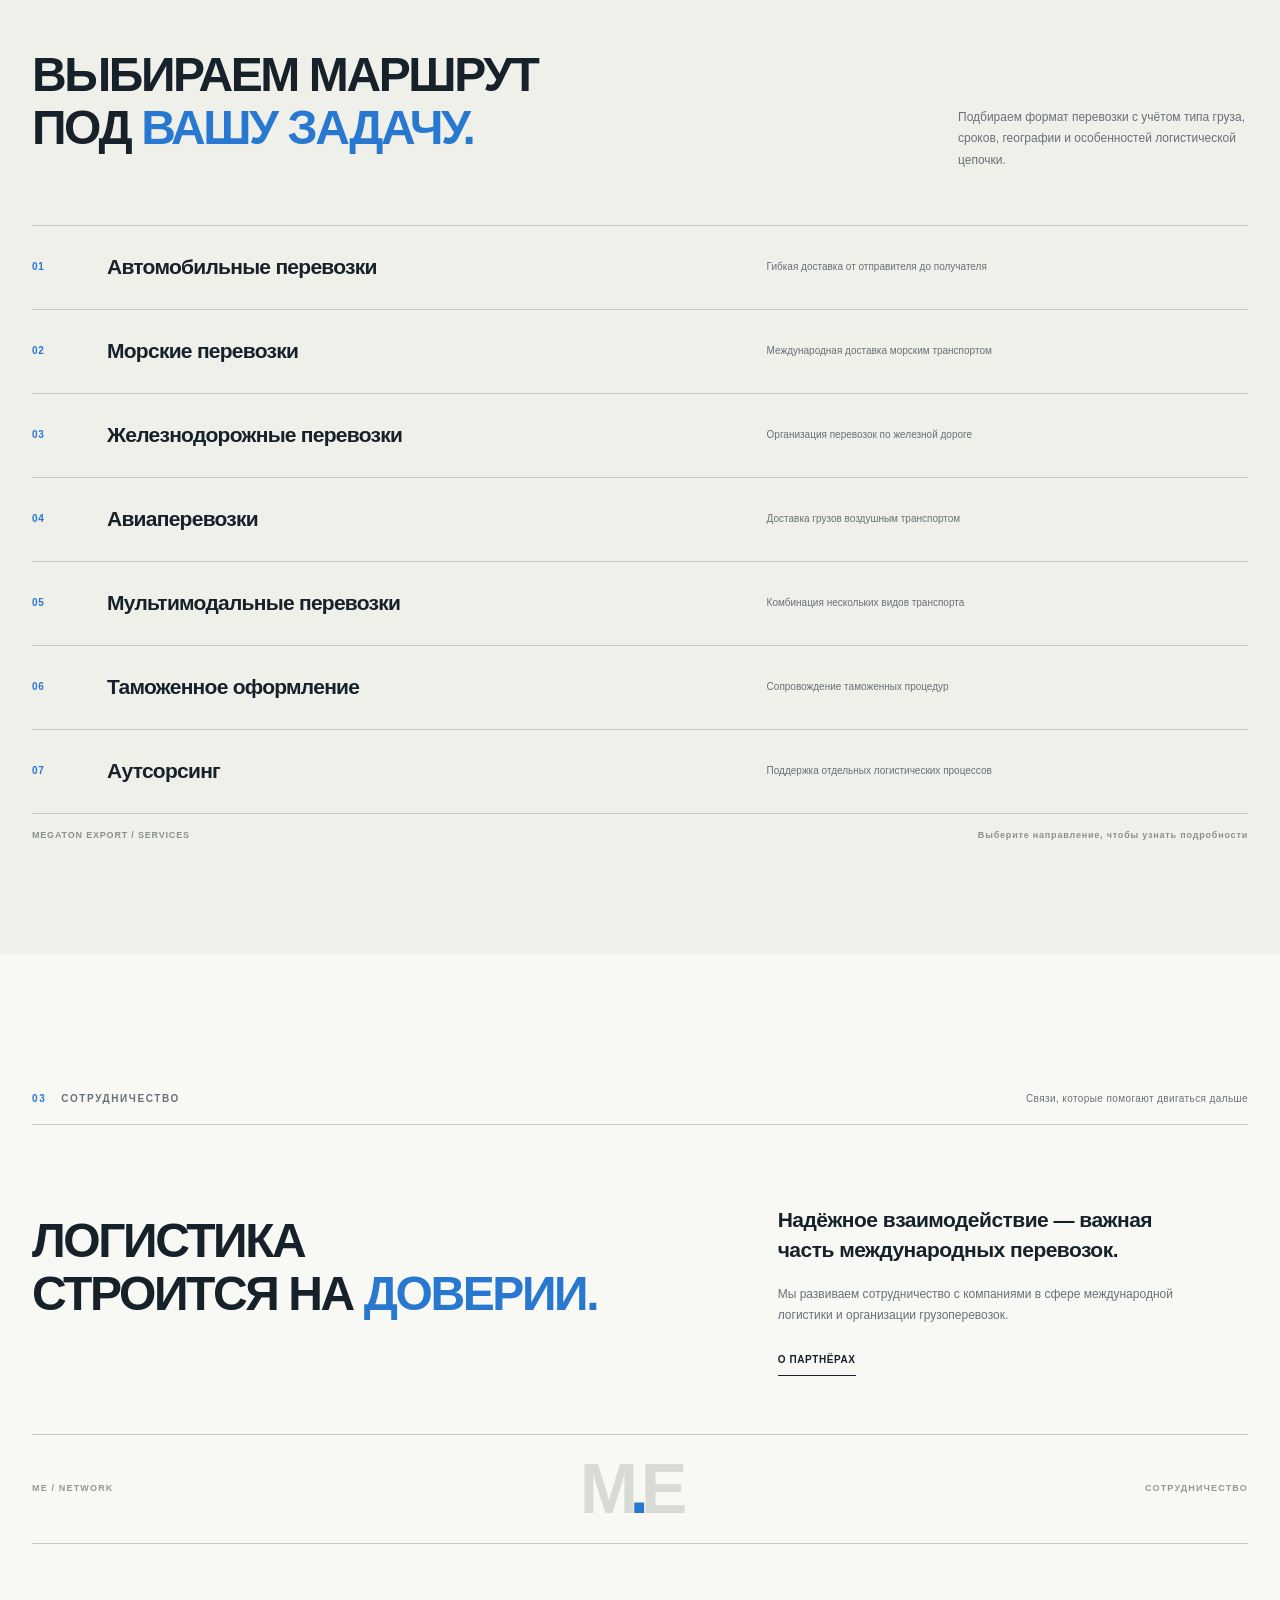
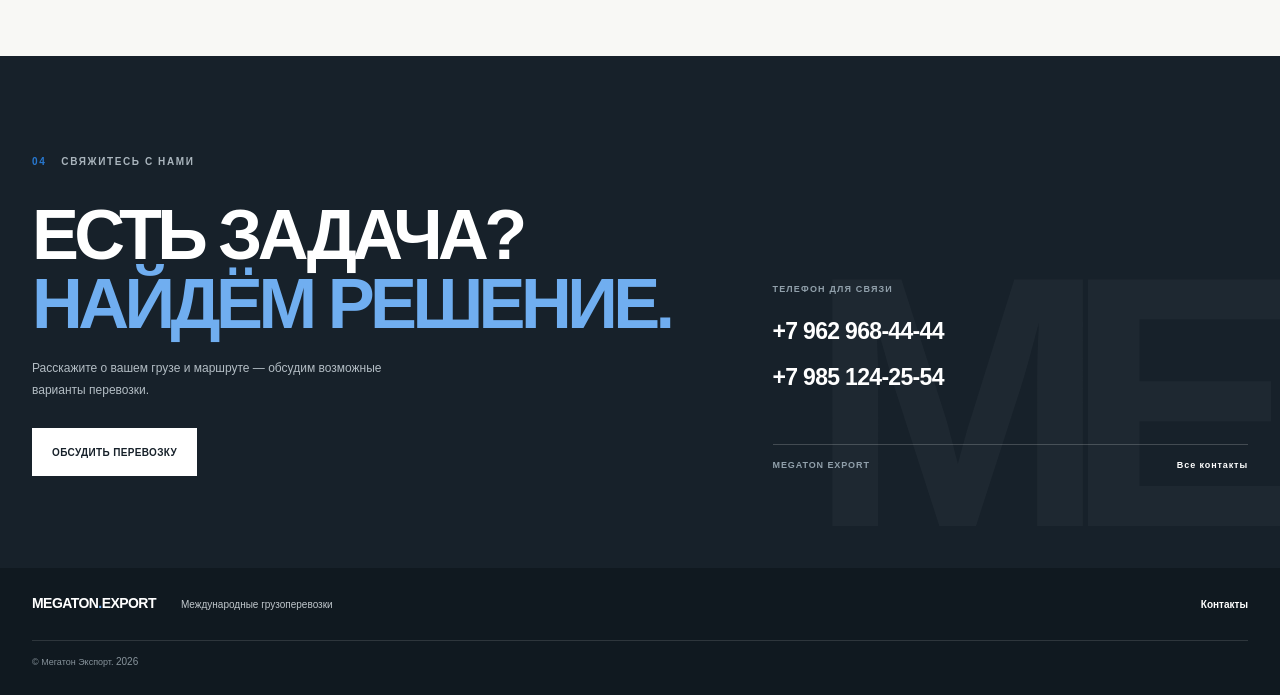
==== commit 561bd37b: "Add files via upload" ====
--- a/index.html
+++ b/index.html
@@ -83,7 +83,14 @@
  <div class="contact-details"><span class="contact-details__label">Телефон для связи</span><a href="tel:+79629684444">+7 962 968-44-44</a><a href="tel:+79851242554">+7 985 124-25-54</a><div class="contact-details__bottom"><span>MEGATON EXPORT</span><a href="services/contacts.html">Все контакты</a></div></div><div class="contact-watermark">ME</div>
 </div></section>
 </main>
-<footer class="footer"><div class="container footer__inner"><a href="index.html" class="footer__brand">MEGATON<span>.</span>EXPORT</a><p>Международные грузоперевозки</p><a href="services/contacts.html" class="footer__contact">Контакты</a><small>© Мегатон Экспорт. Все права защищены.</small></div></footer>
+<footer class="footer">
+    <div class="container footer__inner">
+        <a href="index.html" class="footer__brand">MEGATON<span>.</span>EXPORT</a>
+        <p>Международные грузоперевозки</p>
+        <a href="services/contacts.html" class="footer__contact">Контакты</a>
+        <small>© Мегатон Экспорт. <p><span id="current-year"></span></p></small>
+    </div>
+</footer>
 <div class="language-backdrop" id="language-dialog" hidden>
  <section class="language-dialog" role="dialog" aria-modal="true" aria-labelledby="language-title">
   <button class="language-close" type="button" aria-label="Закрыть выбор языка">×</button>
--- a/css/style.css
+++ b/css/style.css
@@ -390,218 +390,783 @@
 
 /* Sections */
 
-.section{padding:112px 0}
-
-.section-topline{display:flex;align-items:center;justify-content:space-between;gap:20px;padding-bottom:17px;padding-top:25px;border-bottom:1px solid var(--line)}
-
-.section-topline__note{color:var(--muted);font-size:10px;letter-spacing:.04em}
-
-.dangerous-section,.partners-section{background:var(--paper-light)}
-
-.dangerous-layout,.partners-layout{display:grid;grid-template-columns:1.15fr .85fr;gap:9%;padding:74px 0 65px}
-
-.dangerous-heading{display:flex;align-items:flex-end;justify-content:space-between;gap:15px}
-
-.dangerous-heading h2,.services-intro h2,.partners-layout h2{font-size:clamp(42px,5.4vw,72px);font-weight:800;line-height:.99;letter-spacing:-.065em;text-transform:uppercase}
-
-.round-link{display:grid;place-items:center;flex:0 0 48px;width:48px;height:48px;margin-bottom:6px;border:1px solid var(--line);border-radius:50%;color:var(--blue);font-size:20px;transition:.2s}
-
-.round-link:hover{color:#fff;background:var(--blue);border-color:var(--blue)}
-
-.dangerous-copy,.partners-copy{max-width:400px;padding-top:5px}
-
-.lead{margin-bottom:18px;font-size:clamp(17px,1.7vw,21px);font-weight:600;line-height:1.45;letter-spacing:-.025em}
-
-.dangerous-copy>p:not(.lead),.partners-copy>p:not(.lead){color:var(--muted);font-size:12px;line-height:1.8}
-
-.underlined-link{display:inline-flex;align-items:center;gap:24px;margin-top:25px;padding-bottom:7px;border-bottom:1px solid var(--ink);font-size:10px;font-weight:800;letter-spacing:.06em;text-transform:uppercase;transition:.2s}
-
-.underlined-link b{color:var(--blue);font-size:15px}
-
-.underlined-link:hover{color:var(--blue);border-color:var(--blue)}
-
-.dangerous-rule{display:flex;justify-content:space-between;padding-top:13px;border-top:1px solid var(--line);color:#929895;font-size:9px;font-weight:800;letter-spacing:.13em}
+
+.section{
+  padding:112px 0;
+}
+
+.section-topline{
+  display:flex;
+  align-items:center;
+  justify-content:space-between;
+  gap:20px;
+  padding-bottom:17px;
+  padding-top:25px;
+  border-bottom:1px solid var(--line);
+}
+
+.section-topline__note{
+  color:var(--muted);
+  font-size:10px;
+  letter-spacing:.04em;
+}
+
+.dangerous-section,.partners-section{
+  background:var(--paper-light);
+}
+
+.dangerous-layout,.partners-layout{
+  display:grid;
+  grid-template-columns:1.15fr .85fr;
+  gap:9%;
+  padding:74px 0 65px;
+}
+
+.dangerous-heading{
+  display:flex;
+  align-items:flex-end;
+  justify-content:space-between;
+  gap:15px;
+}
+
+.dangerous-heading h2,.services-intro h2,.partners-layout h2{
+  font-size:clamp(42px,5.4vw,72px);
+  font-weight:800;
+  line-height:.99;
+  letter-spacing:-.065em;
+  text-transform:uppercase;
+}
+
+.round-link{
+  display:grid;
+  place-items:center;
+  flex:0 0 48px;
+  width:48px;
+  height:48px;
+  margin-bottom:6px;
+  border:1px solid var(--line);
+  border-radius:50%;
+  color:var(--blue);
+  font-size:20px;
+  transition:.2s;
+}
+
+.round-link:hover{
+  color:#fff;
+  background:var(--blue);
+  border-color:var(--blue);
+}
+
+.dangerous-copy,.partners-copy{
+  max-width:400px;
+  padding-top:5px;
+}
+
+.lead{
+  margin-bottom:18px;
+  font-size:clamp(17px,1.7vw,21px);
+  font-weight:600;
+  line-height:1.45;
+  letter-spacing:-.025em;
+}
+
+.dangerous-copy>p:not(.lead),.partners-copy>p:not(.lead){
+  color:var(--muted);
+  font-size:12px;
+  line-height:1.8;
+}
+
+.underlined-link{
+  display:inline-flex;
+  align-items:center;
+  gap:24px;
+  margin-top:25px;
+  padding-bottom:7px;
+  border-bottom:1px solid var(--ink);
+  font-size:10px;
+  font-weight:800;
+  letter-spacing:.06em;
+  text-transform:uppercase;
+  transition:.2s;
+}
+
+.underlined-link b{
+  color:var(--blue);
+  font-size:15px;
+}
+
+.underlined-link:hover{
+  color:var(--blue);
+  border-color:var(--blue);
+}
+
+.dangerous-rule{
+  display:flex;
+  justify-content:space-between;
+  padding-top:13px;
+  border-top:1px solid var(--line);
+  color:#929895;
+  font-size:9px;
+  font-weight:800;
+  letter-spacing:.13em;
+}
 
 
 /* Services */
 
-.services-section{background:var(--paper)}
-
-.services-intro{display:flex;align-items:flex-end;justify-content:space-between;gap:35px;padding:64px 0 48px}
-
-.services-intro h2{flex:1}
-
-.services-intro>p{max-width:290px;padding-bottom:5px;color:var(--muted);font-size:12px;line-height:1.8}
-
-.services-list{border-top:1px solid #c5c8c2}
-
-.service-row{display:grid;grid-template-columns:55px minmax(220px,1.2fr) minmax(180px,.8fr) 35px;align-items:center;gap:20px;min-height:84px;border-bottom:1px solid #c5c8c2;transition:padding .25s,background .25s}
-
-.service-row:hover{padding-inline:14px;background:#e8eae5}
-
-.service-row__number{color:var(--blue);font-size:10px;font-weight:800;letter-spacing:.08em}
-
-.service-row__title{font-size:clamp(15px,1.65vw,21px);font-weight:750;letter-spacing:-.035em}
-
-.service-row__description{color:var(--muted);font-size:10px}
-
-.service-row__arrow{justify-self:end;color:var(--blue);font-size:20px;transition:transform .2s}
-
-.service-row:hover .service-row__arrow{transform:translate(3px,-3px)}
-
-.services-footnote{display:flex;justify-content:space-between;gap:20px;padding-top:15px;color:#8b918d;font-size:9px;font-weight:700;letter-spacing:.09em}
+
+.services-section{
+  background:var(--paper);
+}
+
+.services-intro{
+  display:flex;
+  align-items:flex-end;
+  justify-content:space-between;
+  gap:35px;
+  padding:64px 0 48px;
+}
+
+.services-intro h2{
+  flex:1;
+}
+
+.services-intro>p{
+  max-width:290px;
+  padding-bottom:5px;
+  color:var(--muted);
+  font-size:12px;
+  line-height:1.8;
+}
+
+.services-list{
+  border-top:1px solid #c5c8c2;
+}
+
+.service-row{
+  display:grid;
+  grid-template-columns:55px minmax(220px,1.2fr) minmax(180px,.8fr) 35px;
+  align-items:center;
+  gap:20px;
+  min-height:84px;
+  border-bottom:1px solid #c5c8c2;
+  transition:padding .25s,background .25s;
+}
+
+.service-row:hover{
+  padding-inline:14px;
+  background:#e8eae5;
+}
+
+.service-row__number{
+  color:var(--blue);
+  font-size:10px;
+  font-weight:800;
+  letter-spacing:.08em;
+}
+
+.service-row__title{
+  font-size:clamp(15px,1.65vw,21px);
+  font-weight:750;
+  letter-spacing:-.035em;
+}
+
+.service-row__description{
+  color:var(--muted);
+  font-size:10px;
+}
+
+.service-row__arrow{
+  justify-self:end;
+  color:var(--blue);
+  font-size:20px;
+  transition:transform .2s;
+}
+
+.service-row:hover .service-row__arrow{
+  transform:translate(3px,-3px);
+}
+
+.services-footnote{
+  display:flex;
+  justify-content:space-between;
+  gap:20px;
+  padding-top:15px;
+  color:#8b918d;
+  font-size:9px;
+  font-weight:700;
+  letter-spacing:.09em;
+}
 
 
 /* Partners */
 
-.partners-layout{padding:75px 0 58px}
-
-.partners-signature{min-height:110px;display:flex;align-items:center;justify-content:space-between;border-block:1px solid var(--line);color:#939995;font-size:9px;font-weight:800;letter-spacing:.13em}
-
-.partners-signature__mark{color:#d8dad4;font-size:70px;font-weight:900;letter-spacing:-.12em;line-height:1}
-
-.partners-signature__mark span{color:var(--blue)}
+
+.partners-layout{
+  padding:75px 0 58px;
+}
+
+.partners-signature{
+  min-height:110px;
+  display:flex;
+  align-items:center;
+  justify-content:space-between;
+  border-block:1px solid var(--line);
+  color:#939995;
+  font-size:9px;
+  font-weight:800;
+  letter-spacing:.13em;
+}
+
+.partners-signature__mark{
+  color:#d8dad4;
+  font-size:70px;
+  font-weight:900;
+  letter-spacing:-.12em;
+  line-height:1;
+}
+
+.partners-signature__mark span{
+  color:var(--blue);
+}
+
 
 /* Contact */
 
-.contact-section{position:relative;overflow:hidden;padding:92px 0;color:#fff;background:var(--ink)}
-
-.contact-layout{position:relative;display:grid;grid-template-columns:1.15fr .85fr;gap:8%;align-items:end}
-
-.contact-main,.contact-details{position:relative;z-index:1}
-
-.contact-main .eyebrow{color:#aab5bd}
-
-.contact-main h2{margin:28px 0 20px;font-size:clamp(44px,5.5vw,76px);font-weight:800;line-height:.98;letter-spacing:-.065em;text-transform:uppercase}
-
-.contact-main h2 span{color:#70aef0}
-
-.contact-main>p:not(.eyebrow){max-width:360px;margin-bottom:27px;color:#b3bdc4;font-size:12px;line-height:1.8}
-
-.button--light{color:var(--ink);background:#fff;border-color:#fff}
-
-.button--light:hover{color:#fff;background:var(--blue);border-color:var(--blue)}
-
-.contact-details{display:flex;flex-direction:column;align-items:flex-start;gap:10px;padding-bottom:4px}
-
-.contact-details__label{margin-bottom:7px;color:#91a0ab;font-size:9px;font-weight:800;letter-spacing:.13em;text-transform:uppercase}
-
-.contact-details>a{font-size:clamp(17px,2vw,23px);font-weight:700;letter-spacing:-.03em;transition:color .2s}
-
-.contact-details>a:hover{color:#70aef0}
-
-.contact-details__bottom{width:100%;display:flex;justify-content:space-between;gap:12px;margin-top:38px;padding-top:14px;border-top:1px solid #ffffff30;color:#91a0ab;font-size:9px;font-weight:800;letter-spacing:.1em}
-
-.contact-details__bottom a{color:#fff}
-
-.contact-details__bottom a:hover{color:#70aef0}
-
-.contact-watermark{position:absolute;right:-12px;bottom:-105px;color:#ffffff08;font-size:clamp(180px,28vw,370px);font-weight:900;letter-spacing:-.12em;line-height:1;pointer-events:none}
+
+.contact-section{
+  position:relative;
+  overflow:hidden;
+  padding:92px 0;
+  color:#fff;
+  background:var(--ink);
+}
+
+.contact-layout{
+  position:relative;
+  display:grid;
+  grid-template-columns:1.15fr .85fr;
+  gap:8%;
+  align-items:end;
+}
+
+.contact-main,.contact-details{
+  position:relative;
+  z-index:1;
+}
+
+.contact-main .eyebrow{
+  color:#aab5bd;
+}
+
+.contact-main h2{
+  margin:28px 0 20px;
+  font-size:clamp(44px,5.5vw,76px);
+  font-weight:800;
+  line-height:.98;
+  letter-spacing:-.065em;
+  text-transform:uppercase;
+}
+
+.contact-main h2 span{
+  color:#70aef0;
+}
+
+.contact-main>p:not(.eyebrow){
+  max-width:360px;
+  margin-bottom:27px;
+  color:#b3bdc4;
+  font-size:12px;
+  line-height:1.8;
+}
+
+.button--light{
+  color:var(--ink);
+  background:#fff;
+  border-color:#fff;
+}
+
+.button--light:hover{
+  color:#fff;
+  background:var(--blue);
+  border-color:var(--blue);
+}
+
+.contact-details{
+  display:flex;
+  flex-direction:column;
+  align-items:flex-start;
+  gap:10px;
+  padding-bottom:4px;
+}
+
+.contact-details__label{
+  margin-bottom:7px;
+  color:#91a0ab;
+  font-size:9px;
+  font-weight:800;
+  letter-spacing:.13em;
+  text-transform:uppercase;
+}
+
+.contact-details>a{
+  font-size:clamp(17px,2vw,23px);
+  font-weight:700;
+  letter-spacing:-.03em;
+  transition:color .2s;
+}
+
+.contact-details>a:hover{
+  color:#70aef0;
+}
+
+.contact-details__bottom{
+  width:100%;
+  display:flex;
+  justify-content:space-between;
+  gap:12px;
+  margin-top:38px;
+  padding-top:14px;
+  border-top:1px solid #ffffff30;
+  color:#91a0ab;
+  font-size:9px;
+  font-weight:800;
+  letter-spacing:.1em;
+}
+
+.contact-details__bottom a{
+  color:#fff;
+}
+
+.contact-details__bottom a:hover{
+  color:#70aef0;
+}
+
+.contact-watermark{
+  position:absolute;
+  right:-12px;
+  bottom:-105px;
+  color:#ffffff08;
+  font-size:clamp(180px,28vw,370px);
+  font-weight:900;
+  letter-spacing:-.12em;
+  line-height:1;
+  pointer-events:none;
+}
+
 
 /* Footer */
 
-.footer{padding:25px 0;color:#c0c7cc;background:#101920}
-
-.footer__inner{display:grid;grid-template-columns:auto 1fr auto;align-items:center;gap:25px}
-
-.footer__brand{color:#fff;font-size:14px;font-weight:900;letter-spacing:-.04em}
-
-.footer__brand span{color:#70aef0}
-
-.footer__inner p,.footer__contact{font-size:10px}
-
-.footer__contact{color:#fff;font-weight:700}
-
-.footer__inner small{grid-column:1/-1;padding-top:13px;border-top:1px solid #ffffff20;color:#87939b;font-size:9px}
+
+.footer{
+  padding:25px 0;
+  color:#c0c7cc;
+  background:#101920;
+}
+
+.footer__inner{
+  display:grid;
+  grid-template-columns:auto 1fr auto;
+  align-items:center;
+  gap:25px;
+}
+
+.footer__brand{
+  color:#fff;
+  font-size:14px;
+  font-weight:900;
+  letter-spacing:-.04em;
+}
+
+.footer__brand span{
+  color:#70aef0;
+}
+
+.footer__inner p,.footer__contact{
+  font-size:10px;
+  display: inline;
+}
+
+.footer__contact{
+  color:#fff;
+  font-weight:700;
+}
+
+.footer__inner small{
+  grid-column:1/-1;
+  padding-top:13px;
+  border-top:1px solid #ffffff20;
+  color:#87939b;
+  font-size:9px;
+}
+
 
 /* Service page compatibility */
 
-.page-hero{padding:150px 0 90px;color:#fff;background:linear-gradient(110deg,#17212aeb,#17212a99),url("../images/hero.svg") center/cover no-repeat}
-
-.page-hero h1{max-width:850px;margin:20px 0;font-size:clamp(36px,5vw,64px);line-height:1.05;letter-spacing:-.05em}
-
-.page-hero p:last-child{max-width:650px;font-size:17px;line-height:1.7;color:#e0e6ea}
-
-.breadcrumbs{margin-bottom:25px;font-size:12px;opacity:.85}
-
-.breadcrumbs a{text-decoration:underline;text-underline-offset:3px}
-
-.content-section{padding:70px 0;background:var(--paper-light)}
-
-.content-container,.service-content{max-width:900px}
-
-.content-container h1,.content-container h2,.content-container h3,.service-content h2{color:var(--ink);letter-spacing:-.04em}
-
-.content-container h1{margin-bottom:25px;font-size:clamp(32px,4vw,48px);line-height:1.1}
-
-.content-container h2,.service-content h2{margin:35px 0 18px;font-size:28px;line-height:1.2}
-
-.content-container h3{margin:28px 0 14px;font-size:21px}
-
-.content-container p,.service-content p,.service-content li{margin-bottom:18px;color:var(--ink-soft);font-size:15px;line-height:1.8}
-
-.content-container ul,.service-content ul{margin:20px 0 30px;padding-left:24px}
-
-.content-container li{margin-bottom:10px;line-height:1.7}
-
-.service-content{max-width:900px}
-
-.service-content .button{margin-top:15px}
-
-.contact-buttons{display:flex;flex-wrap:wrap;gap:14px;margin-top:25px}
-
-.partners-grid{display:grid;grid-template-columns:repeat(2,1fr);gap:20px;margin:30px 0 45px}
-
-.partner-card{padding:25px;border:1px solid var(--line);background:#fff}
-
-.partner-logo{display:flex;align-items:center;justify-content:center;min-height:85px;margin-bottom:18px;background:var(--paper);color:var(--ink);font-size:17px;font-weight:700}
-
-.partner-card h3{margin-bottom:10px;font-size:19px}
-
-.partner-card p{color:var(--muted);line-height:1.7}
-
-.button-outline{display:inline-flex;align-items:center;justify-content:center;min-height:46px;padding:0 20px;border:1px solid var(--ink);color:var(--ink);font-size:11px;font-weight:800;text-transform:uppercase}
-
-.button-outline:hover{color:#fff;background:var(--ink)}
-
-.section--dark{color:#fff;background:var(--ink)}
-
-.section--dark h2{color:#fff}
-
-.section--dark .section__subtitle{color:#9abce0}
-
-.section--gray{background:var(--paper)}
-
-.section__subtitle{color:var(--blue);font-size:10px;font-weight:800;letter-spacing:.14em;text-transform:uppercase}
-
-.section h2{margin:15px 0 22px;color:var(--ink);font-size:clamp(30px,4vw,48px);line-height:1.1;letter-spacing:-.05em}
-
-.section__description{max-width:700px;color:var(--muted);font-size:14px;line-height:1.8}
-
-.services-grid,.services__grid{display:grid;grid-template-columns:repeat(3,1fr);gap:18px;margin-top:35px}
-
-.service-card{display:block;min-height:150px;padding:25px;border:1px solid var(--line);background:var(--paper-light);transition:transform .2s,border-color .2s,background .2s}
-
-.service-card:hover{transform:translateY(-3px);border-color:var(--blue);background:#fff}
-
-.service-card h3{margin-bottom:12px;font-size:18px;line-height:1.3;letter-spacing:-.03em}
-
-.service-card p{color:var(--muted);font-size:12px;line-height:1.7}
-
-.section__more{margin-top:30px}
-
-.contacts__phones{display:flex;flex-wrap:wrap;gap:22px;margin:25px 0}
-
-.contacts__phones a{font-size:18px;font-weight:700}
-
-.footer .container{text-align:left}
+
+.page-hero{
+  padding:150px 0 90px;
+  color:#fff;
+  background:linear-gradient(110deg,#17212aeb,#17212a99),url("../images/hero.svg") center/cover no-repeat;
+}
+
+.page-hero h1{
+  max-width:850px;
+  margin:20px 0;
+  font-size:clamp(36px,5vw,64px);
+  line-height:1.05;
+  letter-spacing:-.05em;
+}
+
+.page-hero p:last-child{
+  max-width:650px;
+  font-size:17px;
+  line-height:1.7;
+  color:#e0e6ea;
+}
+
+.breadcrumbs{
+  margin-bottom:25px;
+  font-size:12px;
+  opacity:.85;
+}
+
+.breadcrumbs a{
+  text-decoration:underline;
+  text-underline-offset:3px;
+}
+
+.content-section{
+  padding:70px 0;
+  background:var(--paper-light);
+}
+
+.content-container,.service-content{
+  max-width:900px;
+}
+
+.content-container h1,.content-container h2,.content-container h3,.service-content h2{
+  color:var(--ink);
+  letter-spacing:-.04em;
+}
+
+.content-container h1{
+  margin-bottom:25px;
+  font-size:clamp(32px,4vw,48px);
+  line-height:1.1;
+}
+
+.content-container h2,.service-content h2{
+  margin:35px 0 18px;
+  font-size:28px;
+  line-height:1.2;
+}
+
+.content-container h3{
+  margin:28px 0 14px;
+  font-size:21px;
+}
+
+.content-container p,.service-content p,.service-content li{
+  margin-bottom:18px;
+  color:var(--ink-soft);
+  font-size:15px;
+  line-height:1.8;
+}
+
+.content-container ul,.service-content ul{
+  margin:20px 0 30px;
+  padding-left:24px;
+}
+
+.content-container li{
+  margin-bottom:10px;
+  line-height:1.7;
+}
+
+.service-content{
+  max-width:900px;
+}
+
+.service-content .button{
+  margin-top:15px;
+}
+
+.contact-buttons{
+  display:flex;
+  flex-wrap:wrap;
+  gap:14px;
+  margin-top:25px;
+}
+
+.partners-grid{
+  display:grid;
+  grid-template-columns:repeat(2,1fr);
+  gap:20px;
+  margin:30px 0 45px;
+}
+
+.partner-card{
+  padding:25px;
+  border:1px solid var(--line);
+  background:#fff;
+}
+
+.partner-logo{
+  display:flex;
+  align-items:center;
+  justify-content:center;
+  min-height:85px;
+  margin-bottom:18px;
+  background:var(--paper);
+  color:var(--ink);
+  font-size:17px;
+  font-weight:700;
+}
+
+.partner-card h3{
+  margin-bottom:10px;
+  font-size:19px;
+}
+
+.partner-card p{
+  color:var(--muted);
+  line-height:1.7;
+}
+
+.button-outline{
+  display:inline-flex;
+  align-items:center;
+  justify-content:center;
+  min-height:46px;
+  padding:0 20px;
+  border:1px solid var(--ink);
+  color:var(--ink);
+  font-size:11px;
+  font-weight:800;
+  text-transform:uppercase;
+}
+
+.button-outline:hover{
+  color:#fff;
+  background:var(--ink);
+}
+
+.section--dark{
+  color:#fff;
+  background:var(--ink);
+}
+
+.section--dark h2{
+  color:#fff;
+}
+
+.section--dark .section__subtitle{
+  color:#9abce0;
+}
+
+.section--gray{
+  background:var(--paper);
+}
+
+.section__subtitle{
+  color:var(--blue);
+  font-size:10px;
+  font-weight:800;
+  letter-spacing:.14em;
+  text-transform:uppercase;
+}
+
+.section h2{
+  margin:15px 0 22px;
+  color:var(--ink);
+  font-size:clamp(30px,4vw,48px);
+  line-height:1.1;
+  letter-spacing:-.05em;
+}
+
+.section__description{
+  max-width:700px;
+  color:var(--muted);
+  font-size:14px;
+  line-height:1.8;
+}
+
+.services-grid,.services__grid{
+  display:grid;
+  grid-template-columns:repeat(3,1fr);
+  gap:18px;
+  margin-top:35px;
+}
+
+.service-card{
+  display:block;
+  min-height:150px;
+  padding:25px;
+  border:1px solid var(--line);
+  background:var(--paper-light);
+  transition:transform .2s,border-color .2s,background .2s;
+}
+
+.service-card:hover{
+  transform:translateY(-3px);
+  border-color:var(--blue);
+  background:#fff;
+}
+
+.service-card h3{
+  margin-bottom:12px;
+  font-size:18px;
+  line-height:1.3;
+  letter-spacing:-.03em;
+}
+
+.service-card p{
+  color:var(--muted);
+  font-size:12px;
+  line-height:1.7;
+}
+
+.section__more{
+  margin-top:30px;
+}
+
+.contacts__phones{
+  display:flex;
+  flex-wrap:wrap;
+  gap:22px;
+  margin:25px 0;
+}
+
+.contacts__phones a{
+  font-size:18px;
+  font-weight:700;
+}
+
+.footer .container{
+  text-align:left;
+}
 
 /* Responsive */
 
-@media(max-width:1100px){.header__contacts{display:none}.hero{min-height:680px}.hero__layout{gap:40px}.hero h1{font-size:clamp(55px,7.5vw,85px)}.hero__bottom{flex-direction:column;align-items:flex-start;gap:22px}.hero__buttons{flex-direction:row;align-items:center;flex-wrap:wrap}.hero__image-wrap{height:390px}}
-@media(max-width:800px){.container,.header__inner{width:calc(100% - 40px)}.header{padding:14px 0}.logo img{width:145px}.menu-toggle{display:flex;position:relative;z-index:3;width:42px;height:42px;align-items:center;justify-content:center;flex-direction:column;gap:6px;border:1px solid #bfc3bf;background:transparent;color:var(--ink);cursor:pointer}.menu-toggle span{display:block;width:18px;height:1.5px;background:currentColor}.navigation{position:absolute;top:calc(100% + 14px);left:0;right:0;display:none;flex-direction:column;align-items:stretch;gap:0;padding:12px;background:var(--paper-light);border:1px solid #dedfd9;box-shadow:0 18px 40px #17212a20;color:var(--ink)}.navigation.active{display:flex}.navigation>a,.nav-dropdown>a{display:flex;padding:13px 10px;font-size:13px}.nav-dropdown{width:100%}.dropdown-menu{position:static;display:none;width:100%;padding:5px 0 8px 12px;border:0;box-shadow:none;background:#e9ebe6}.nav-dropdown:hover .dropdown-menu,.nav-dropdown:focus-within .dropdown-menu{display:none}.nav-dropdown.active .dropdown-menu{display:flex}.dropdown-menu a{padding:10px;font-size:12px}.nav-mobile-phones{display:flex;flex-direction:column;gap:7px;margin:10px 10px 4px;padding-top:13px;border-top:1px solid var(--line)}.nav-mobile-phones a{font-size:12px;font-weight:800}.hero{min-height:auto;padding:112px 0 20px}.hero__layout{grid-template-columns:1fr;gap:32px;min-height:0}.hero__content{padding:25px 0 0}.hero h1{margin:24px 0;font-size:clamp(52px,11vw,82px)}.hero__bottom{flex-direction:row;align-items:flex-end;justify-content:space-between}.hero__text{max-width:310px}.hero__visual{width:min(78%,480px);justify-self:end;margin-right:12px}.hero__image-wrap{height:clamp(270px,58vw,390px)}.hero__side-note{right:-15px}.hero__meta{margin-top:32px;flex-wrap:wrap;gap:12px;font-size:8px}.hero__meta a{order:3;width:100%}.hero__index{display:none}.section{padding:78px 0}.dangerous-layout,.partners-layout{grid-template-columns:1fr;gap:30px;padding:52px 0 40px}.dangerous-heading h2,.services-intro h2,.partners-layout h2{font-size:clamp(43px,9vw,65px)}.dangerous-copy,.partners-copy{max-width:540px}.services-intro{align-items:flex-start;flex-direction:column;gap:20px;padding:52px 0 35px}.services-intro>p{max-width:470px}.service-row{grid-template-columns:35px minmax(0,1fr) 28px;gap:12px;padding:16px 0}.service-row__title{font-size:16px}.service-row__description{grid-column:2;grid-row:2}.service-row__arrow{grid-column:3;grid-row:1/span 2}.contact-section{padding:75px 0}.contact-layout{grid-template-columns:1fr;gap:45px}.contact-main h2{font-size:clamp(45px,10vw,68px)}.contact-details__bottom{margin-top:20px}.services-grid,.services__grid{grid-template-columns:repeat(2,1fr)}}
-@media(max-width:520px){.container,.header__inner{width:calc(100% - 32px)}.hero{padding-top:100px}.hero h1{font-size:clamp(44px,12vw,61px)}.hero__bottom{flex-direction:column;align-items:flex-start}.hero__text{max-width:100%}.hero__buttons{width:100%;flex-direction:column;align-items:flex-start}.hero__buttons .button{width:100%}.hero__visual{width:88%;margin-right:10px}.hero__image-wrap{height:300px}.hero__side-note{right:-11px;font-size:8px}.hero__meta{align-items:flex-start}.hero__meta>span:last-child{display:none}.section{padding:65px 0}.section-topline__note{max-width:120px;text-align:right;font-size:8px}.dangerous-heading h2,.services-intro h2,.partners-layout h2{font-size:clamp(38px,10vw,52px)}.round-link{flex-basis:40px;width:40px;height:40px}.services-footnote{flex-direction:column;gap:5px}.contact-main h2{font-size:43px}.contact-details>a{font-size:18px}.footer__inner{grid-template-columns:1fr auto;gap:8px 15px}.footer__inner p{grid-column:1/-1;grid-row:2}.footer__contact{grid-column:2;grid-row:1}.footer__inner small{grid-column:1/-1}.services-grid,.services__grid,.partners-grid{grid-template-columns:1fr}.page-hero{padding:115px 0 65px}.page-hero h1{font-size:34px}.content-section{padding:45px 0}.content-container h2,.service-content h2{font-size:24px}.contacts__phones{flex-direction:column;gap:12px}.contact-buttons{flex-direction:column;align-items:stretch}}
-@media(prefers-reduced-motion:reduce){*,*::before,*::after{scroll-behavior:auto!important;transition-duration:.01ms!important;animation-duration:.01ms!important}}
+@media(max-width:1100px){
+  .header__contacts{display:none}
+  .hero{min-height:680px}
+  .hero__layout{gap:40px}
+  .hero h1{font-size:clamp(55px,7.5vw,85px)}
+  .hero__bottom{flex-direction:column;align-items:flex-start;gap:22px}
+  .hero__buttons{flex-direction:row;align-items:center;flex-wrap:wrap}
+  .hero__image-wrap{height:390px}
+}
+
+@media(max-width:800px){
+  .container,.header__inner{width:calc(100% - 40px)}
+  .header{padding:14px 0}
+  .logo img{width:145px}
+  .menu-toggle{
+    display:flex;
+    position:relative;
+    z-index:3;
+    width:42px;
+    height:42px;
+    align-items:center;
+    justify-content:center;
+    flex-direction:column;
+    gap:6px;
+    border:1px solid #bfc3bf;
+    background:transparent;
+    color:var(--ink);cursor:pointer;
+  }
+  .menu-toggle span{display:block;width:18px;height:1.5px;background:currentColor}
+  .navigation{
+    position:absolute;
+    top:calc(100% + 14px);
+    left:0;
+    right:0;
+    display:none;
+    flex-direction:column;
+    align-items:stretch;
+    gap:0;
+    padding:12px;
+    background:var(--paper-light);
+    border:1px solid #dedfd9;
+    box-shadow:0 18px 40px #17212a20;
+    color:var(--ink);
+  }
+  .navigation.active{display:flex}
+  .navigation>a,.nav-dropdown>a{display:flex;padding:13px 10px;font-size:13px}
+  .nav-dropdown{width:100%}
+  .dropdown-menu{position:static;display:none;width:100%;padding:5px 0 8px 12px;border:0;box-shadow:none;background:#e9ebe6}
+  .nav-dropdown:hover .dropdown-menu,.nav-dropdown:focus-within .dropdown-menu{display:none}
+  .nav-dropdown.active .dropdown-menu{display:flex}
+  .dropdown-menu a{padding:10px;font-size:12px}
+  .nav-mobile-phones{display:flex;flex-direction:column;gap:7px;margin:10px 10px 4px;padding-top:13px;border-top:1px solid var(--line)}
+  .nav-mobile-phones a{font-size:12px;font-weight:800}
+  .hero{min-height:auto;padding:112px 0 20px}
+  .hero__layout{grid-template-columns:1fr;gap:32px;min-height:0}
+  .hero__content{padding:25px 0 0}
+  .hero h1{margin:24px 0;font-size:clamp(52px,11vw,82px)}
+  .hero__bottom{flex-direction:row;align-items:flex-end;justify-content:space-between}
+  .hero__text{max-width:310px}
+  .hero__visual{width:min(78%,480px);justify-self:end;margin-right:12px}
+  .hero__image-wrap{height:clamp(270px,58vw,390px)}
+  .hero__side-note{right:-15px}
+  .hero__meta{margin-top:32px;flex-wrap:wrap;gap:12px;font-size:8px}
+  .hero__meta a{order:3;width:100%}
+  .hero__index{display:none}
+  .section{padding:78px 0}
+  .dangerous-layout,.partners-layout{grid-template-columns:1fr;gap:30px;padding:52px 0 40px}
+  .dangerous-heading h2,.services-intro h2,.partners-layout h2{font-size:clamp(43px,9vw,65px)}
+  .dangerous-copy,.partners-copy{max-width:540px}
+  .services-intro{align-items:flex-start;flex-direction:column;gap:20px;padding:52px 0 35px}
+  .services-intro>p{max-width:470px}
+  .service-row{grid-template-columns:35px minmax(0,1fr) 28px;gap:12px;padding:16px 0}
+  .service-row__title{font-size:16px}
+  .service-row__description{grid-column:2;grid-row:2}
+  .service-row__arrow{grid-column:3;grid-row:1/span 2}
+  .contact-section{padding:75px 0}
+  .contact-layout{grid-template-columns:1fr;gap:45px}
+  .contact-main h2{font-size:clamp(45px,10vw,68px)}
+  .contact-details__bottom{margin-top:20px}
+  .services-grid,.services__grid{grid-template-columns:repeat(2,1fr)}
+}
+
+@media(max-width:520px){
+  .container,.header__inner{width:calc(100% - 32px)}
+  .hero{padding-top:100px}
+  .hero h1{font-size:clamp(44px,12vw,61px)}
+  .hero__bottom{flex-direction:column;align-items:flex-start}
+  .hero__text{max-width:100%}
+  .hero__buttons{width:100%;flex-direction:column;align-items:flex-start}
+  .hero__buttons .button{width:100%}
+  .hero__visual{width:88%;margin-right:10px}
+  .hero__image-wrap{height:300px}
+  .hero__side-note{right:-11px;font-size:8px}
+  .hero__meta{align-items:flex-start}
+  .hero__meta>span:last-child{display:none}
+  .section{padding:65px 0}
+  .section-topline__note{max-width:120px;text-align:right;font-size:8px}
+  .dangerous-heading h2,.services-intro h2,.partners-layout h2{font-size:clamp(38px,10vw,52px)}
+  .round-link{flex-basis:40px;width:40px;height:40px}
+  .services-footnote{flex-direction:column;gap:5px}
+  .contact-main h2{font-size:43px}
+  .contact-details>a{font-size:18px}
+  .footer__inner{grid-template-columns:1fr auto;gap:8px 15px}
+  .footer__inner p{grid-column:1/-1;grid-row:2}
+  .footer__contact{grid-column:2;grid-row:1}
+  .footer__inner small{grid-column:1/-1}
+  .services-grid,.services__grid,.partners-grid{grid-template-columns:1fr}
+  .page-hero{padding:115px 0 65px}
+  .page-hero h1{font-size:34px}
+  .content-section{padding:45px 0}
+  .content-container h2,.service-content h2{font-size:24px}
+  .contacts__phones{flex-direction:column;gap:12px}
+  .contact-buttons{flex-direction:column;align-items:stretch}
+}
+
+@media(prefers-reduced-motion:reduce){
+  *,*::before,*::after{scroll-behavior:auto!important;transition-duration:.01ms!important;animation-duration:.01ms!important}
+}
 
 /* ===== INNER PAGES — unified Megaton Export design ===== */
 
@@ -630,6 +1195,7 @@
 .inner-article .contact-buttons{display:flex;flex-wrap:wrap;gap:12px;margin:30px 0}
 .inner-article .button-outline{display:inline-flex;align-items:center;justify-content:center;padding:14px 22px;border:1px solid #cbd1d6;color:#202832;text-decoration:none}
 .inner-cta{margin-top:0}
+
 @media(max-width:800px){
  .inner-hero{padding:48px 0 25px}
  .inner-hero .section-topline{margin-bottom:38px}
@@ -638,6 +1204,7 @@
  .inner-content__layout{grid-template-columns:1fr;gap:34px}
  .inner-sidebar{display:none!important}
 }
+
 @media(max-width:480px){
  .inner-hero h1{font-size:43px}
  .inner-hero__meta{font-size:9px}
@@ -646,35 +1213,92 @@
 
 
 /* ===== Language selector — matching Megaton Export visual identity ===== */
+
 .language-control{position:relative;display:flex;align-items:center;margin-left:18px;flex-shrink:0}
-.language-button{display:inline-flex;align-items:center;justify-content:center;gap:7px;min-height:38px;padding:0 11px;border:1px solid #cbd1d6;background:transparent;color:var(--blue-dark);font-family:inherit;font-size:10px;font-weight:700;line-height:1;letter-spacing:.08em;cursor:pointer;transition:background .2s,border-color .2s,color .2s}
+.language-button{
+  display:inline-flex;
+  align-items:center;
+  justify-content:center;
+  gap:7px;
+  min-height:38px;
+  padding:0 11px;
+  border:1px solid #cbd1d6;
+  background:transparent;
+  color:var(--blue-dark);
+  font-family:inherit;
+  font-size:10px;
+  font-weight:700;
+  line-height:1;
+  letter-spacing:.08em;
+  cursor:pointer;
+  transition:background .2s,border-color .2s,color .2s;
+}
 .language-button:hover,.language-button[aria-expanded="true"]{border-color:#2878d0;background:#2878d0;color:#fff}
-.language-globe{font-size:17px;line-height:1}.language-chevron{font-size:14px;margin-left:2px}
-.language-backdrop[hidden]{display:none!important}.language-backdrop{position:fixed;inset:0;z-index:10000;display:flex;align-items:center;justify-content:center;padding:22px;background:rgba(13,20,28,.58);backdrop-filter:blur(5px)}
+.language-globe{font-size:17px;line-height:1}
+.language-chevron{font-size:14px;margin-left:2px}
+.language-backdrop[hidden]{display:none!important}
+.language-backdrop{position:fixed;inset:0;z-index:10000;display:flex;align-items:center;justify-content:center;padding:22px;background:rgba(13,20,28,.58);backdrop-filter:blur(5px)}
 .language-dialog{position:relative;width:min(100%,440px);padding:38px;background:#f3f3f0;color:#171b20;border-top:4px solid #2878d0;box-shadow:0 24px 80px #0003;animation:language-in .18s ease-out}
 .language-close{position:absolute;top:14px;right:16px;width:36px;height:36px;border:1px solid #d4d8db;background:transparent;color:#171b20;font-size:25px;line-height:1;cursor:pointer}
 .language-kicker{margin:0 0 16px;color:#2878d0;font-size:10px;font-weight:800;letter-spacing:.16em}
 .language-dialog h2{margin:0 0 10px;font-size:clamp(27px,5vw,36px);line-height:1.1;letter-spacing:-.045em}
 .language-description{margin:0 0 25px;color:#626a72;font-size:13px;line-height:1.6}
 .language-options{display:flex;flex-direction:column;border-top:1px solid #d6d9dc}
-.language-option{display:grid;grid-template-columns:56px 1fr 20px;align-items:center;gap:10px;padding:17px 4px;border:0;border-bottom:1px solid #d6d9dc;background:transparent;color:#171b20;text-align:left;cursor:pointer;transition:padding .18s,color .18s}
+.language-option{
+  display:grid;
+  grid-template-columns:56px 1fr 20px;
+  align-items:center;
+  gap:10px;
+  padding:17px 4px;
+  border:0;
+  border-bottom:1px solid #d6d9dc;
+  background:transparent;
+  color:#171b20;
+  text-align:left;
+  cursor:pointer;
+  transition:padding .18s,color .18s;
+}
 .language-option:hover,.language-option.is-selected{padding-left:10px;color:#2878d0}
-.language-code{font-size:11px;font-weight:800;letter-spacing:.12em}.language-name{font-size:15px;font-weight:600}.language-check{opacity:0;color:#2878d0;font-size:18px}.language-option.is-selected .language-check{opacity:1}
+.language-code{font-size:11px;font-weight:800;letter-spacing:.12em}
+.language-name{font-size:15px;font-weight:600}
+.language-check{opacity:0;color:#2878d0;font-size:18px}
+.language-option.is-selected .language-check{opacity:1}
 .language-note{margin:26px 0 0;color:#8b9299;font-size:9px;letter-spacing:.13em}
 body.language-modal-open{overflow:hidden}
-@keyframes language-in{from{opacity:0;transform:translateY(8px)}to{opacity:1;transform:translateY(0)}}
-@media(max-width:1100px){.language-control{margin-left:auto;margin-right:12px}.language-button{min-height:36px}}
-@media(max-width:800px){.header__inner{gap:12px}.language-control{margin-left:auto;margin-right:0}.language-button{min-height:40px;padding:0 10px}.language-globe{display:none}.language-dialog{padding:32px 24px}}
-@media(max-width:380px){.language-button{gap:4px;padding:0 7px}.language-chevron{display:none}.logo img{width:125px}}
-@media(prefers-reduced-motion:reduce){.language-dialog{animation:none}.language-option,.language-button{transition:none}}
+
+@keyframes language-in{
+  from{opacity:0;transform:translateY(8px)}to{opacity:1;transform:translateY(0)}
+}
+
+@media(max-width:1100px){
+  .language-control{margin-left:auto;margin-right:12px}
+  .language-button{min-height:36px}
+}
+
+@media(max-width:800px){
+  .header__inner{gap:12px}
+  .language-control{margin-left:auto;margin-right:0}
+  .language-button{min-height:40px;padding:0 10px}
+  .language-globe{display:none}
+  .language-dialog{padding:32px 24px}
+}
+
+@media(max-width:380px){
+  .language-button{gap:4px;padding:0 7px}
+  .language-chevron{display:none}
+  .logo img{width:125px}
+}
+
+@media(prefers-reduced-motion:reduce){
+  .language-dialog{animation:none}
+  .language-option,.language-button{transition:none}
+}
 
 
 /* ===== Navigation interaction fixes (desktop + mobile) ===== */
 
 @media (min-width: 801px) {
   .nav-dropdown { position: relative; }
-
-  /* Invisible bridge prevents the hover state from breaking between the trigger and menu. */
   .nav-dropdown::after {
     content: "";
     position: absolute;
@@ -688,8 +1312,7 @@
     top: calc(100% + 15px);
     z-index: 200;
   }
-  .nav-dropdown:hover .dropdown-menu,
-  .nav-dropdown:focus-within .dropdown-menu { display: flex; }
+  .nav-dropdown:hover .dropdown-menu,.nav-dropdown:focus-within .dropdown-menu { display: flex; }
 }
 
 @media (max-width: 800px) {
@@ -766,6 +1389,7 @@
   .inner-hero .section-topline { margin-bottom: 38px; }
   .inner-hero__meta { margin-top: 36px; }
 }
+
 @media (max-width: 480px) {
   .inner-hero { min-height: 360px; padding-top: 10px; }
   .inner-hero .section-topline { gap: 12px; margin-bottom: 34px; }
@@ -774,7 +1398,7 @@
   .inner-hero__intro { font-size: 16px; }
 }
 
-/* Меняем местами переключатель языка и бургер-меню на мобильных */
+
 @media (max-width: 800px) {
   .header__inner {
     display: flex;
@@ -794,3 +1418,4 @@
     order: 3;
     margin-left: 12px;
   }
+}
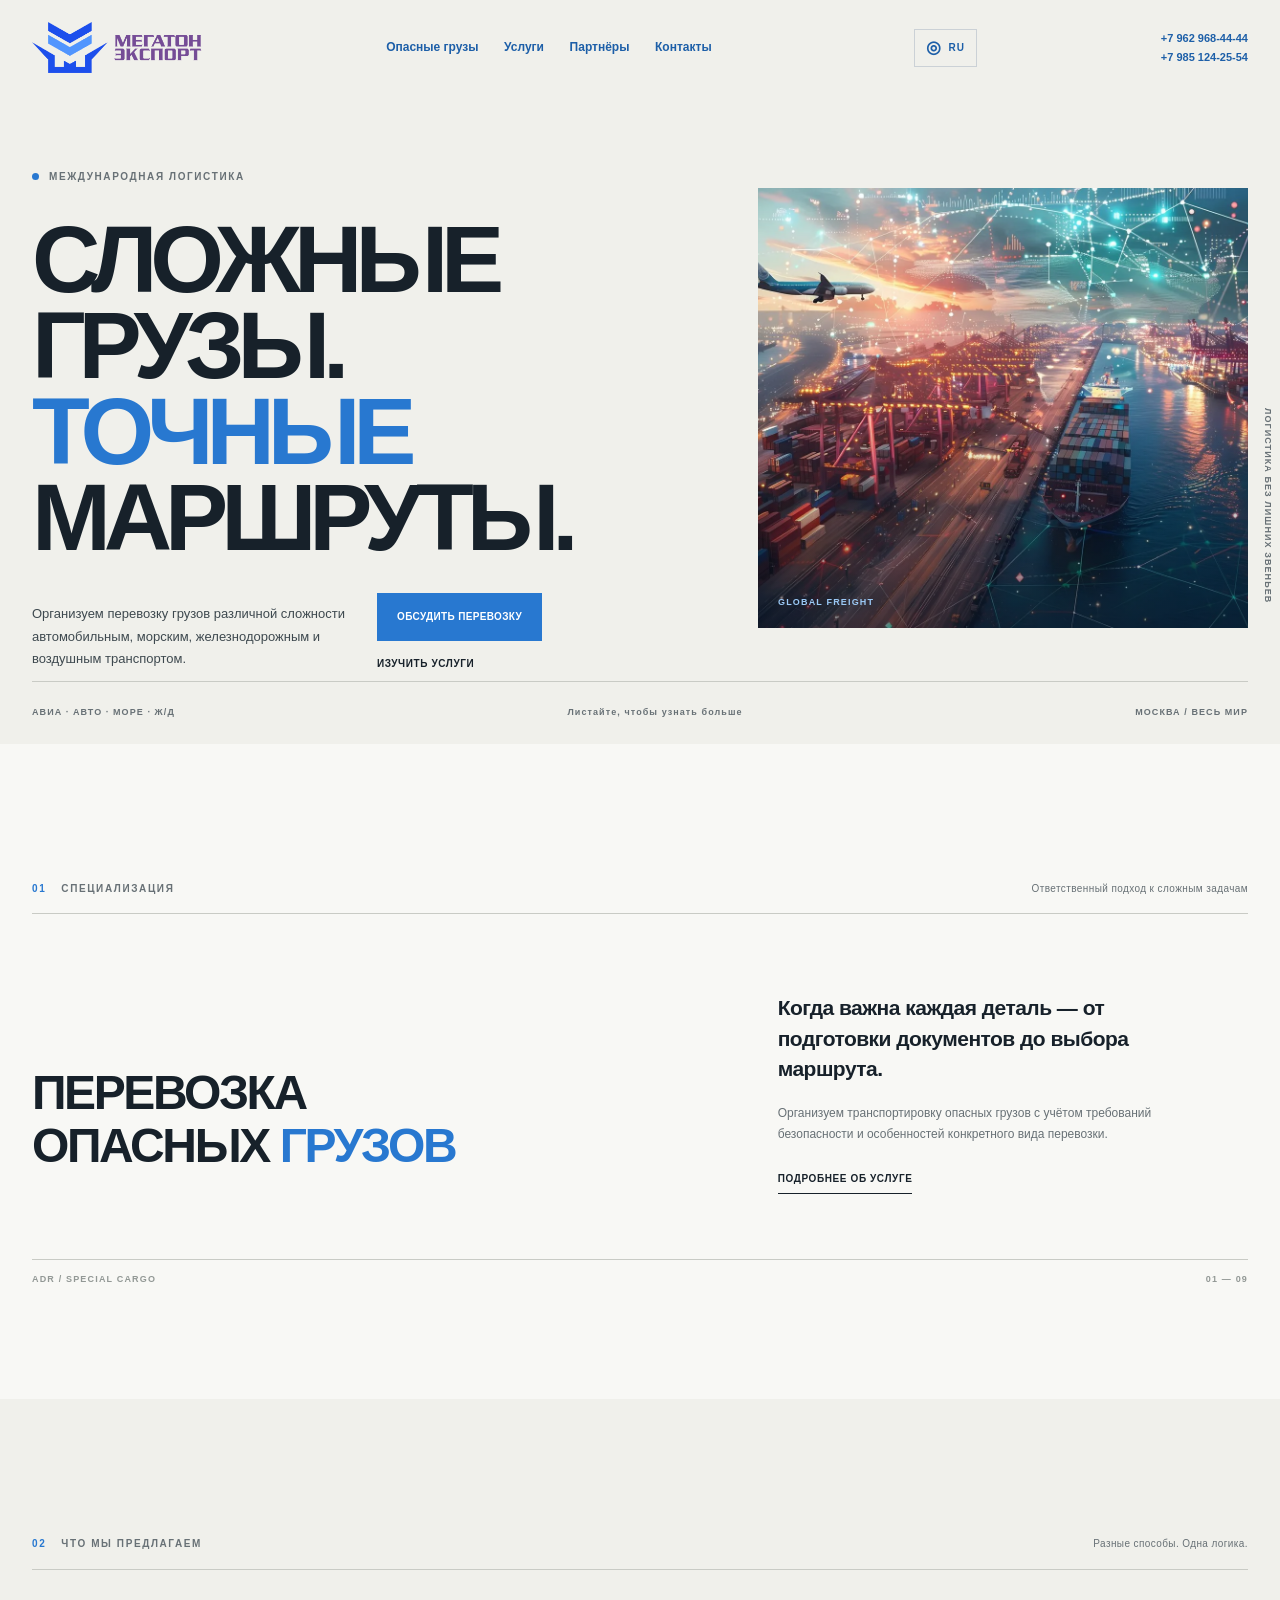
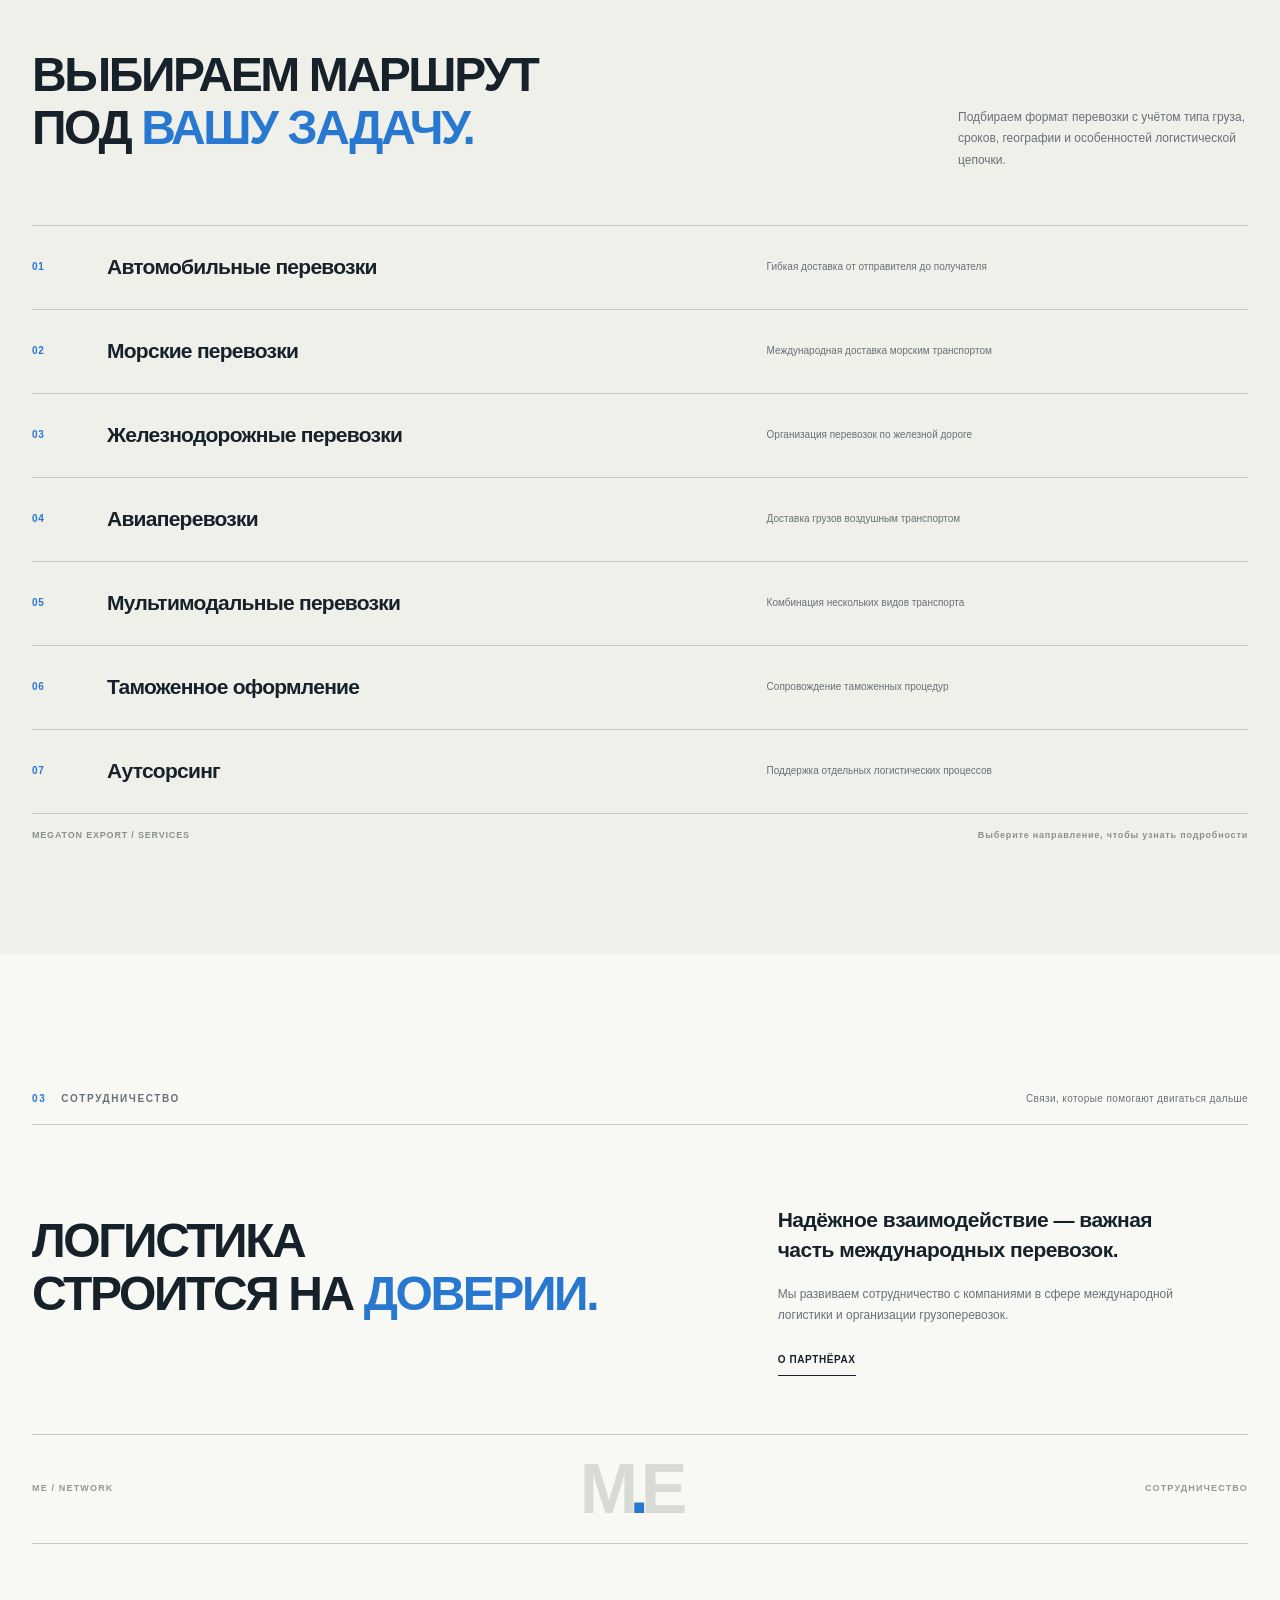
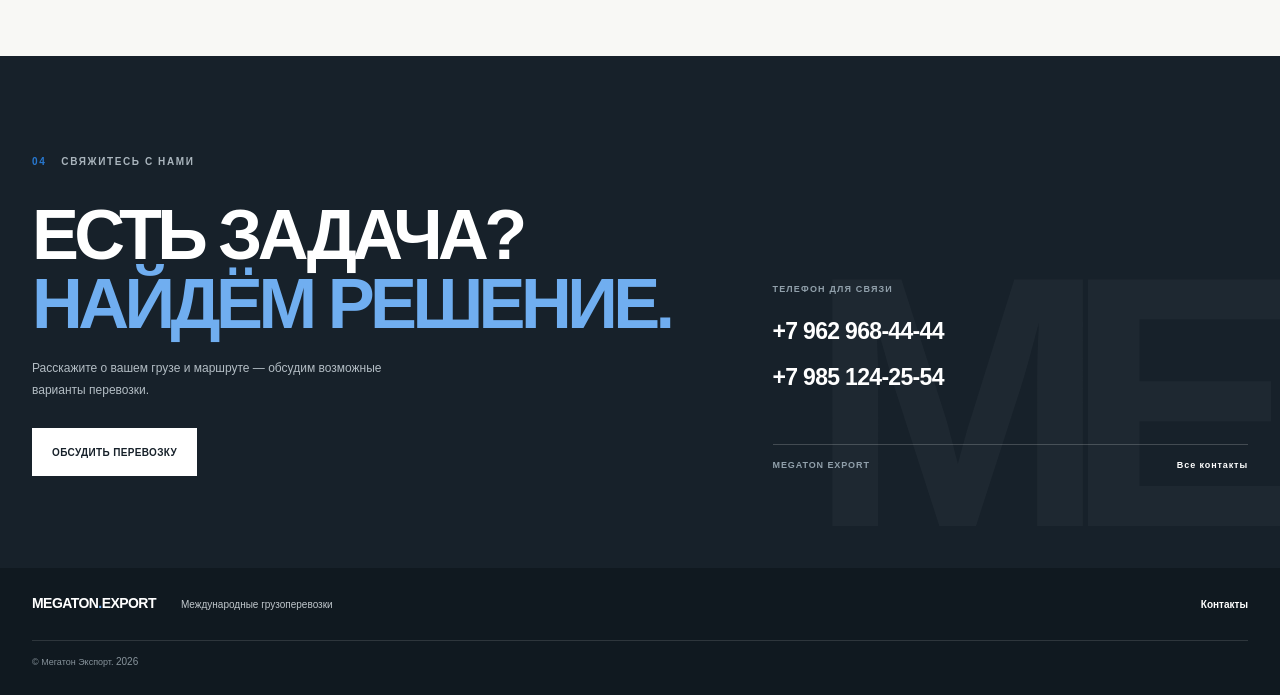
==== commit 157842eb: "Add files via upload" ====
--- a/index.html
+++ b/index.html
@@ -20,69 +20,209 @@
 <meta property="og:url" content="https://megatonexport.ru/">
 <meta property="og:locale" content="ru_RU">
 </head>
+
 <body>
 <header class="header">
- <div class="container header__inner">
-  <a href="index.html" class="logo"><img src="images/logo.png" alt="Мегатон Экспорт" width="220"></a>
-  <button class="menu-toggle" aria-label="Открыть меню" aria-expanded="false" aria-controls="main-navigation"><span></span><span></span></button>
-  <nav class="navigation" id="main-navigation" aria-label="Основная навигация">
-   <a href="services/dangerous.html">Опасные грузы</a>
-   <div class="nav-dropdown"><a href="#services" class="dropdown-link">Услуги</a>
-    <div class="dropdown-menu">
-     <a href="services/road.html">Автомобильные перевозки</a><a href="services/sea.html">Морские перевозки</a><a href="services/rail.html">Железнодорожные перевозки</a><a href="services/air.html">Авиаперевозки</a><a href="services/multimodal.html">Мультимодальные перевозки</a><a href="services/customs.html">Таможенное оформление</a><a href="services/outsourcing.html">Аутсорсинг</a>
-    </div>
-   </div>
-   <a href="services/partners.html">Партнёры</a><a href="services/contacts.html">Контакты</a>
-   <div class="nav-mobile-phones"><a href="tel:+79629684444">+7 962 968-44-44</a><a href="tel:+79851242554">+7 985 124-25-54</a></div>
-  </nav>
-  <div class="language-control">
-   <button class="language-button" type="button" aria-haspopup="dialog" aria-expanded="false" aria-label="Выбрать язык сайта"><span class="language-globe" aria-hidden="true">◎</span><span class="language-current">RU</span></button>
-  </div>
-  <div class="header__contacts"><a href="tel:+79629684444">+7 962 968-44-44</a><a href="tel:+79851242554">+7 985 124-25-54</a></div>
- </div>
+    <div class="container header__inner">
+        <a href="index.html" class="logo">
+            <img src="images/logo.png" alt="Мегатон Экспорт" width="220"></a>
+        <button class="menu-toggle" aria-label="Открыть меню" aria-expanded="false" aria-controls="main-navigation">
+            <span></span>
+            <span></span>
+        </button>
+        <nav class="navigation" id="main-navigation" aria-label="Основная навигация">
+            <a href="services/dangerous.html">Опасные грузы</a>
+            <div class="nav-dropdown"><a href="#services" class="dropdown-link">Услуги</a>
+                <div class="dropdown-menu">
+                <a href="services/road.html">Автомобильные перевозки</a>
+                <a href="services/sea.html">Морские перевозки</a>
+                <a href="services/rail.html">Железнодорожные перевозки</a>
+                <a href="services/air.html">Авиаперевозки</a>
+                <a href="services/multimodal.html">Мультимодальные перевозки</a>
+                <a href="services/customs.html">Таможенное оформление</a>
+                <a href="services/outsourcing.html">Аутсорсинг</a>
+                </div>
+            </div>
+            <a href="services/partners.html">Партнёры</a>
+            <a href="services/contacts.html">Контакты</a>
+            <div class="nav-mobile-phones">
+                <a href="tel:+79629684444">+7 962 968-44-44</a>
+                <a href="tel:+79851242554">+7 985 124-25-54</a>
+            </div>
+        </nav>
+        <div class="language-control">
+            <button class="language-button" type="button" aria-haspopup="dialog" aria-expanded="false" aria-label="Выбрать язык сайта">
+                <span class="language-globe" aria-hidden="true">◎</span>
+                <span class="language-current">RU</span>
+            </button>
+        </div>
+        <div class="header__contacts">
+            <a href="tel:+79629684444">+7 962 968-44-44</a>
+            <a href="tel:+79851242554">+7 985 124-25-54</a>
+        </div>
+    </div>
 </header>
+
 <main>
 <section class="hero" aria-labelledby="hero-title">
- <div class="container hero__layout">
-  <div class="hero__content">
-   <p class="eyebrow hero__subtitle"><i></i> Международная логистика</p>
-   <h1 id="hero-title">Сложные грузы.<br><span>Точные</span><br>маршруты.</h1>
-   <div class="hero__bottom"><p class="hero__text">Организуем перевозку грузов различной сложности автомобильным, морским, железнодорожным и воздушным транспортом.</p>
-    <div class="hero__buttons"><a href="#contacts" class="button button--primary">Обсудить перевозку</a><a href="#services" class="text-link">Изучить услуги</a></div>
-   </div>
-  </div>
-  <div class="hero__visual"><div class="hero__image-wrap"><img src="images/hero.webp" alt="Международный грузовой терминал" class="hero__image"><div class="hero__image-shade"></div><div class="hero__image-label"><span>GLOBAL FREIGHT</span></div></div><div class="hero__side-note">Логистика без лишних звеньев</div></div>
- </div>
- <div class="hero__meta container"><span>АВИА · АВТО · МОРЕ · Ж/Д</span><a href="#dangerous">Листайте, чтобы узнать больше </a><span>МОСКВА / ВЕСЬ МИР</span></div>
-</section>
-<section class="section dangerous-section" id="dangerous"><div class="container">
- <div class="section-topline"><span class="eyebrow"><b>01</b> Специализация</span><span class="section-topline__note">Ответственный подход к сложным задачам</span></div>
- <div class="dangerous-layout"><div class="dangerous-heading"><h2>Перевозка<br>опасных <span>грузов</span></h2></div><div class="dangerous-copy"><p class="lead">Когда важна каждая деталь — от подготовки документов до выбора маршрута.</p><p>Организуем транспортировку опасных грузов с учётом требований безопасности и особенностей конкретного вида перевозки.</p><a href="services/dangerous.html" class="underlined-link">Подробнее об услуге</a></div></div>
- <div class="dangerous-rule"><span>ADR / SPECIAL CARGO</span><span>01 — 09</span></div>
-</div></section>
-<section class="section services-section" id="services"><div class="container">
- <div class="section-topline"><span class="eyebrow"><b>02</b> Что мы предлагаем</span><span class="section-topline__note">Разные способы. Одна логика.</span></div>
- <div class="services-intro"><h2>Выбираем маршрут<br>под <span>вашу задачу.</span></h2><p>Подбираем формат перевозки с учётом типа груза, сроков, географии и особенностей логистической цепочки.</p></div>
- <div class="services-list">
-  <a class="service-row" href="services/road.html"><span class="service-row__number">01</span><span class="service-row__title">Автомобильные перевозки</span><span class="service-row__description">Гибкая доставка от отправителя до получателя</a>
-  <a class="service-row" href="services/sea.html"><span class="service-row__number">02</span><span class="service-row__title">Морские перевозки</span><span class="service-row__description">Международная доставка морским транспортом</a>
-  <a class="service-row" href="services/rail.html"><span class="service-row__number">03</span><span class="service-row__title">Железнодорожные перевозки</span><span class="service-row__description">Организация перевозок по железной дороге</a>
-  <a class="service-row" href="services/air.html"><span class="service-row__number">04</span><span class="service-row__title">Авиаперевозки</span><span class="service-row__description">Доставка грузов воздушным транспортом</a>
-  <a class="service-row" href="services/multimodal.html"><span class="service-row__number">05</span><span class="service-row__title">Мультимодальные перевозки</span><span class="service-row__description">Комбинация нескольких видов транспорта</a>
-  <a class="service-row" href="services/customs.html"><span class="service-row__number">06</span><span class="service-row__title">Таможенное оформление</span><span class="service-row__description">Сопровождение таможенных процедур</a>
-  <a class="service-row" href="services/outsourcing.html"><span class="service-row__number">07</span><span class="service-row__title">Аутсорсинг</span><span class="service-row__description">Поддержка отдельных логистических процессов</a>
- </div><div class="services-footnote"><span>MEGATON EXPORT / SERVICES</span><span>Выберите направление, чтобы узнать подробности</span></div>
-</div></section>
-<section class="section partners-section" id="partners"><div class="container">
- <div class="section-topline"><span class="eyebrow"><b>03</b> Сотрудничество</span><span class="section-topline__note">Связи, которые помогают двигаться дальше</span></div>
- <div class="partners-layout"><h2>Логистика<br>строится на <span>доверии.</span></h2><div class="partners-copy"><p class="lead">Надёжное взаимодействие — важная часть международных перевозок.</p><p>Мы развиваем сотрудничество с компаниями в сфере международной логистики и организации грузоперевозок.</p><a href="services/partners.html" class="underlined-link">О партнёрах</a></div></div>
- <div class="partners-signature"><span>ME / NETWORK</span><span class="partners-signature__mark">M<span>.</span>E</span><span>СОТРУДНИЧЕСТВО</span></div>
-</div></section>
-<section class="contact-section" id="contacts"><div class="container contact-layout">
- <div class="contact-main"><p class="eyebrow"><b>04</b> Свяжитесь с нами</p><h2>Есть задача?<br><span>Найдём решение.</span></h2><p>Расскажите о вашем грузе и маршруте — обсудим возможные варианты перевозки.</p><a href="services/contacts.html" class="button button--light">Обсудить перевозку</a></div>
- <div class="contact-details"><span class="contact-details__label">Телефон для связи</span><a href="tel:+79629684444">+7 962 968-44-44</a><a href="tel:+79851242554">+7 985 124-25-54</a><div class="contact-details__bottom"><span>MEGATON EXPORT</span><a href="services/contacts.html">Все контакты</a></div></div><div class="contact-watermark">ME</div>
-</div></section>
+    <div class="container hero__layout">
+        <div class="hero__content">
+            <p class="eyebrow hero__subtitle"><i></i> Международная логистика</p>
+            <h1 id="hero-title">Сложные грузы.<br><span>Точные</span><br>маршруты.</h1>
+            <div class="hero__bottom">
+                <p class="hero__text">Организуем перевозку грузов различной сложности автомобильным, морским, железнодорожным и воздушным транспортом.</p>
+                <div class="hero__buttons">
+                    <a href="#contacts" class="button button--primary">Обсудить перевозку</a>
+                    <a href="#services" class="text-link">Изучить услуги</a>
+                </div>
+            </div>
+        </div>
+        <div class="hero__visual">
+            <div class="hero__image-wrap">
+                <img src="images/hero.webp" alt="Международный грузовой терминал" class="hero__image">
+                <div class="hero__image-shade"></div>
+                <div class="hero__image-label">
+                    <span>GLOBAL FREIGHT</span>
+                </div>
+            </div>
+            <div class="hero__side-note">Логистика без лишних звеньев</div>
+        </div>
+    </div>
+    <div class="hero__meta container">
+        <span>АВИА · АВТО · МОРЕ · Ж/Д</span>
+        <a href="#dangerous">Листайте, чтобы узнать больше </a>
+        <span>МОСКВА / ВЕСЬ МИР</span>
+    </div>
+</section>
+
+<section class="section dangerous-section" id="dangerous">
+    <div class="container">
+        <div class="section-topline">
+            <span class="eyebrow">
+                <b>01</b> Специализация</span>
+                <span class="section-topline__note">Ответственный подход к сложным задачам</span>
+            </div>
+        <div class="dangerous-layout">
+            <div class="dangerous-heading">
+                <h2>Перевозка<br>опасных <span>грузов</span></h2>
+            </div>
+            <div class="dangerous-copy">
+                <p class="lead">Когда важна каждая деталь — от подготовки документов до выбора маршрута.</p>
+                <p>Организуем транспортировку опасных грузов с учётом требований безопасности и особенностей конкретного вида перевозки.</p>
+                <a href="services/dangerous.html" class="underlined-link">Подробнее об услуге</a>
+            </div>
+        </div>
+        <div class="dangerous-rule">
+            <span>ADR / SPECIAL CARGO</span>
+            <span>01 — 09</span>
+        </div>
+    </div>
+</section>
+
+<section class="section services-section" id="services">
+    <div class="container">
+        <div class="section-topline">
+            <span class="eyebrow"><b>02</b> Что мы предлагаем</span>
+            <span class="section-topline__note">Разные способы. Одна логика.</span>
+        </div>
+        <div class="services-intro">
+            <h2>Выбираем маршрут<br>под <span>вашу задачу.</span>
+            </h2><p>Подбираем формат перевозки с учётом типа груза, сроков, географии и особенностей логистической цепочки.</p>
+        </div>
+        <div class="services-list">
+            <a class="service-row" href="services/road.html">
+                <span class="service-row__number">01</span>
+                <span class="service-row__title">Автомобильные перевозки</span>
+                <span class="service-row__description">Гибкая доставка от отправителя до получателя</span>
+            </a>
+
+            <a class="service-row" href="services/sea.html">
+                <span class="service-row__number">02</span>
+                <span class="service-row__title">Морские перевозки</span>
+                <span class="service-row__description">Международная доставка морским транспортом</span>
+            </a>
+
+            <a class="service-row" href="services/rail.html">
+                <span class="service-row__number">03</span>
+                <span class="service-row__title">Железнодорожные перевозки</span>
+                <span class="service-row__description">Организация перевозок по железной дороге</span>
+            </a>
+
+            <a class="service-row" href="services/air.html">
+                <span class="service-row__number">04</span>
+                <span class="service-row__title">Авиаперевозки</span>
+                <span class="service-row__description">Доставка грузов воздушным транспортом</span>
+            </a>
+
+            <a class="service-row" href="services/multimodal.html">
+                <span class="service-row__number">05</span>
+                <span class="service-row__title">Мультимодальные перевозки</span>
+                <span class="service-row__description">Комбинация нескольких видов транспорта</span>
+            </a>
+
+            <a class="service-row" href="services/customs.html">
+                <span class="service-row__number">06</span>
+                <span class="service-row__title">Таможенное оформление</span>
+                <span class="service-row__description">Сопровождение таможенных процедур</span>
+            </a>
+
+            <a class="service-row" href="services/outsourcing.html">
+                <span class="service-row__number">07</span>
+                <span class="service-row__title">Аутсорсинг</span>
+                <span class="service-row__description">Поддержка отдельных логистических процессов</span>
+            </a>
+        </div>
+        <div class="services-footnote">
+            <span>MEGATON EXPORT / SERVICES</span>
+            <span>Выберите направление, чтобы узнать подробности</span>
+        </div>
+    </div>
+</section>
+
+<section class="section partners-section" id="partners">
+    <div class="container">
+        <div class="section-topline">
+            <span class="eyebrow"><b>03</b> Сотрудничество</span>
+            <span class="section-topline__note">Связи, которые помогают двигаться дальше</span>
+        </div>
+        <div class="partners-layout">
+            <h2>Логистика<br>строится на <span>доверии.</span></h2>
+            <div class="partners-copy">
+                <p class="lead">Надёжное взаимодействие — важная часть международных перевозок.</p>
+                <p>Мы развиваем сотрудничество с компаниями в сфере международной логистики и организации грузоперевозок.</p>
+                <a href="services/partners.html" class="underlined-link">О партнёрах</a>
+            </div>
+        </div>
+        <div class="partners-signature">
+            <span>ME / NETWORK</span>
+            <span class="partners-signature__mark">M<span>.</span>E</span>
+            <span>СОТРУДНИЧЕСТВО</span>
+        </div>
+    </div>
+</section>
+
+<section class="contact-section" id="contacts">
+    <div class="container contact-layout">
+        <div class="contact-main">
+            <p class="eyebrow"><b>04</b> Свяжитесь с нами</p>
+            <h2>Есть задача?<br><span>Найдём решение.</span></h2>
+            <p>Расскажите о вашем грузе и маршруте — обсудим возможные варианты перевозки.</p>
+            <a href="services/contacts.html" class="button button--light">Обсудить перевозку</a>
+        </div>
+        <div class="contact-details">
+            <span class="contact-details__label">Телефон для связи</span>
+            <a href="tel:+79629684444">+7 962 968-44-44</a>
+            <a href="tel:+79851242554">+7 985 124-25-54</a>
+            <div class="contact-details__bottom">
+                <span>MEGATON EXPORT</span>
+                <a href="services/contacts.html">Все контакты</a>
+            </div>
+        </div>
+        <div class="contact-watermark">ME</div>
+    </div>
+</section>
 </main>
+
 <footer class="footer">
     <div class="container footer__inner">
         <a href="index.html" class="footer__brand">MEGATON<span>.</span>EXPORT</a>
@@ -91,20 +231,39 @@
         <small>© Мегатон Экспорт. <p><span id="current-year"></span></p></small>
     </div>
 </footer>
+
 <div class="language-backdrop" id="language-dialog" hidden>
- <section class="language-dialog" role="dialog" aria-modal="true" aria-labelledby="language-title">
-  <button class="language-close" type="button" aria-label="Закрыть выбор языка">×</button>
-  <p class="language-kicker">MEGATON EXPORT / LANGUAGE</p>
-  <h2 id="language-title">Выберите язык</h2>
-  <p class="language-description">Выберите язык отображения сайта.</p>
-  <div class="language-options">
-   <button type="button" class="language-option" data-language="ru"><span class="language-code">RU</span><span class="language-name">Русский</span><span class="language-check">✓</span></button>
-   <button type="button" class="language-option" data-language="en"><span class="language-code">EN</span><span class="language-name">English</span><span class="language-check">✓</span></button>
-   <button type="button" class="language-option" data-language="zh"><span class="language-code">中文</span><span class="language-name">简体中文</span><span class="language-check">✓</span></button>
-  </div>
-  <p class="language-note">Megaton Export · International Logistics</p>
- </section>
+    <section class="language-dialog" role="dialog" aria-modal="true" aria-labelledby="language-title">
+        <button class="language-close" type="button" aria-label="Закрыть выбор языка">×</button>
+        <p class="language-kicker">MEGATON EXPORT / LANGUAGE</p>
+        <h2 id="language-title">Выберите язык</h2>
+        <p class="language-description">Выберите язык отображения сайта.</p>
+        <div class="language-options">
+
+            <button type="button" class="language-option" data-language="ru">
+                <span class="language-code">RU</span>
+                <span class="language-name">Русский</span>
+                <span class="language-check">✓</span>
+            </button>
+
+            <button type="button" class="language-option" data-language="en">
+                <span class="language-code">EN</span>
+                <span class="language-name">English</span>
+                <span class="language-check">✓</span>
+            </button>
+
+            <button type="button" class="language-option" data-language="zh">
+                <span class="language-code">中文</span>
+                <span class="language-name">简体中文</span>
+                <span class="language-check">✓</span>
+            </button>
+            
+        </div>
+        <p class="language-note">Megaton Export · International Logistics</p>
+    </section>
 </div>
+
 <script src="js/script.js"></script>
+
 </body>
 </html>
--- a/css/style.css
+++ b/css/style.css
@@ -342,7 +342,7 @@
 
 .hero__side-note{
   position:absolute;
-  right:-37px;
+  right:-19px;
   top:50%;
   transform:translate(100%,-50%) rotate(90deg);
   transform-origin:left center;
@@ -1108,9 +1108,9 @@
   .hero h1{margin:24px 0;font-size:clamp(52px,11vw,82px)}
   .hero__bottom{flex-direction:row;align-items:flex-end;justify-content:space-between}
   .hero__text{max-width:310px}
-  .hero__visual{width:min(78%,480px);justify-self:end;margin-right:12px}
+  .hero__visual{width:min(78%,480px);justify-self:end;margin-right:150px}
   .hero__image-wrap{height:clamp(270px,58vw,390px)}
-  .hero__side-note{right:-15px}
+  .hero__side-note{right:-20px}
   .hero__meta{margin-top:32px;flex-wrap:wrap;gap:12px;font-size:8px}
   .hero__meta a{order:3;width:100%}
   .hero__index{display:none}
@@ -1139,9 +1139,9 @@
   .hero__text{max-width:100%}
   .hero__buttons{width:100%;flex-direction:column;align-items:flex-start}
   .hero__buttons .button{width:100%}
-  .hero__visual{width:88%;margin-right:10px}
+  .hero__visual{width:88%;margin-right:25px}
   .hero__image-wrap{height:300px}
-  .hero__side-note{right:-11px;font-size:8px}
+  .hero__side-note{right:-17px;font-size:8px}
   .hero__meta{align-items:flex-start}
   .hero__meta>span:last-child{display:none}
   .section{padding:65px 0}
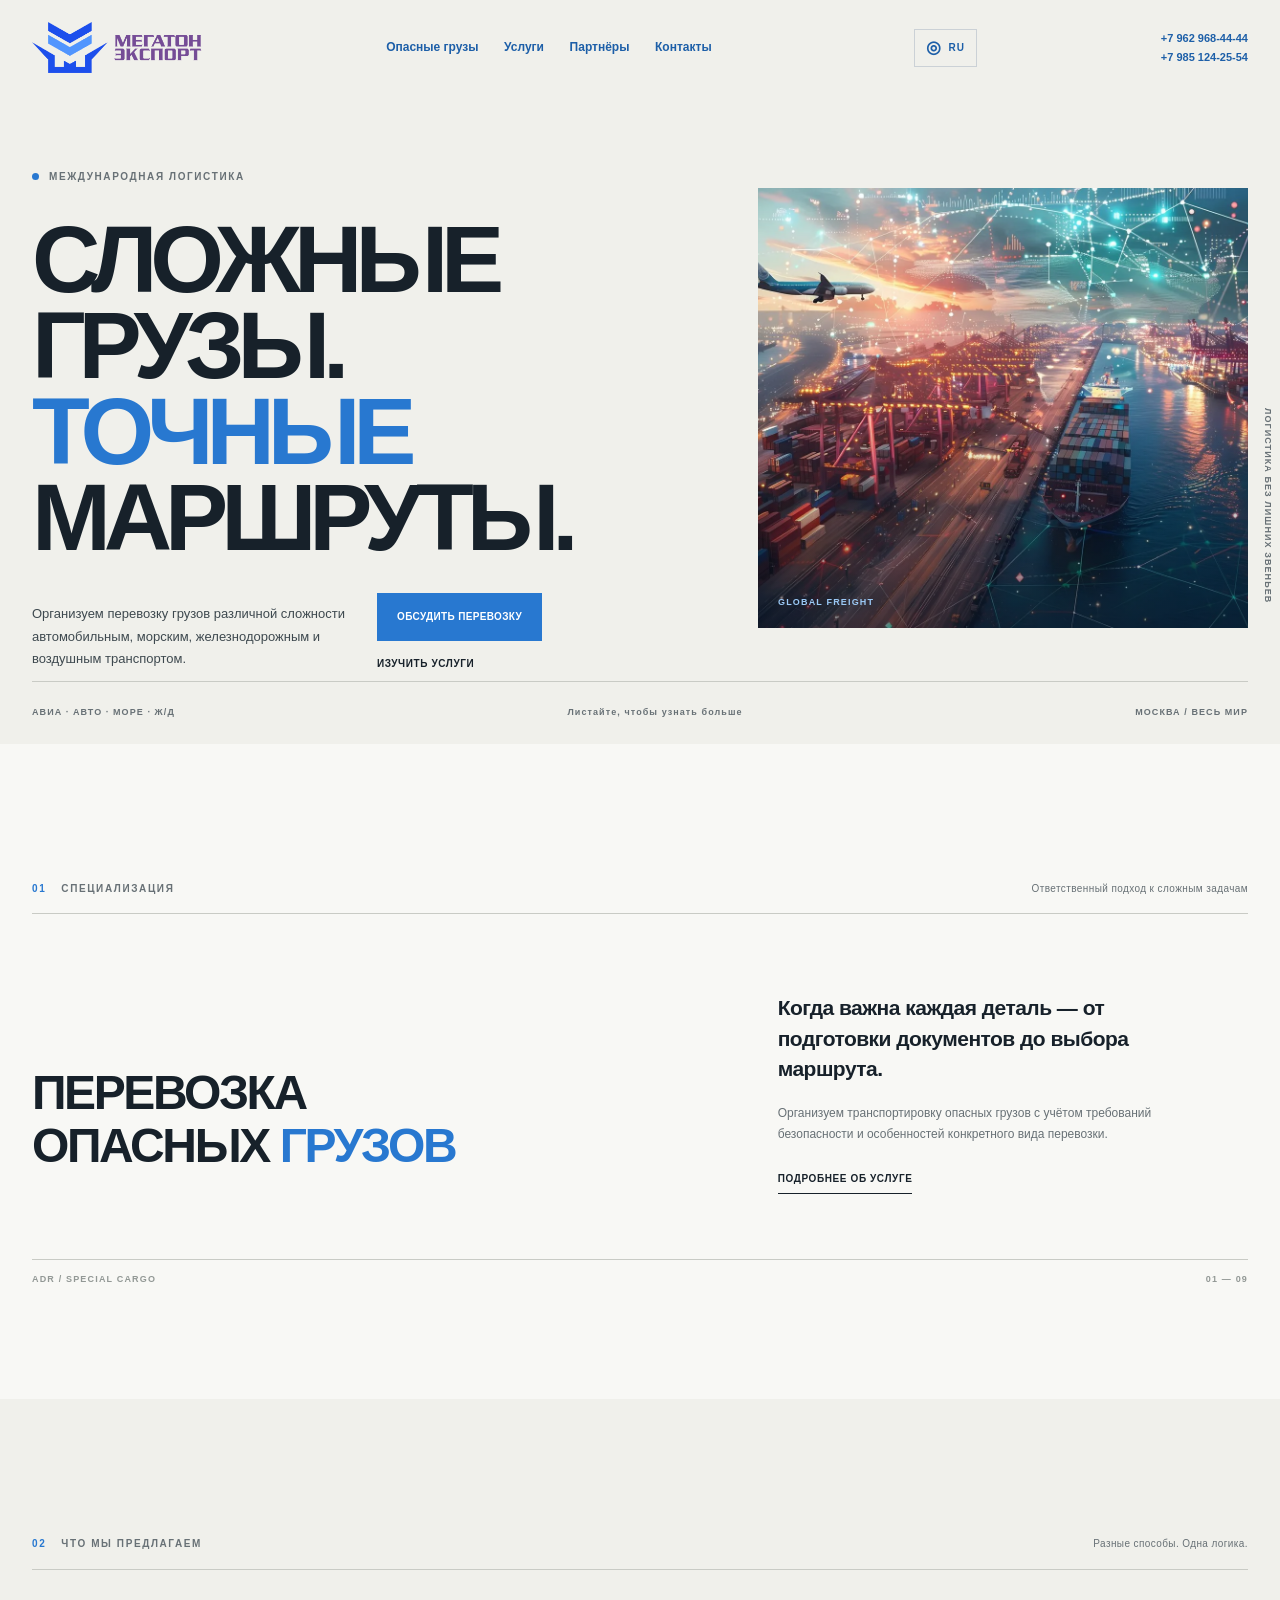
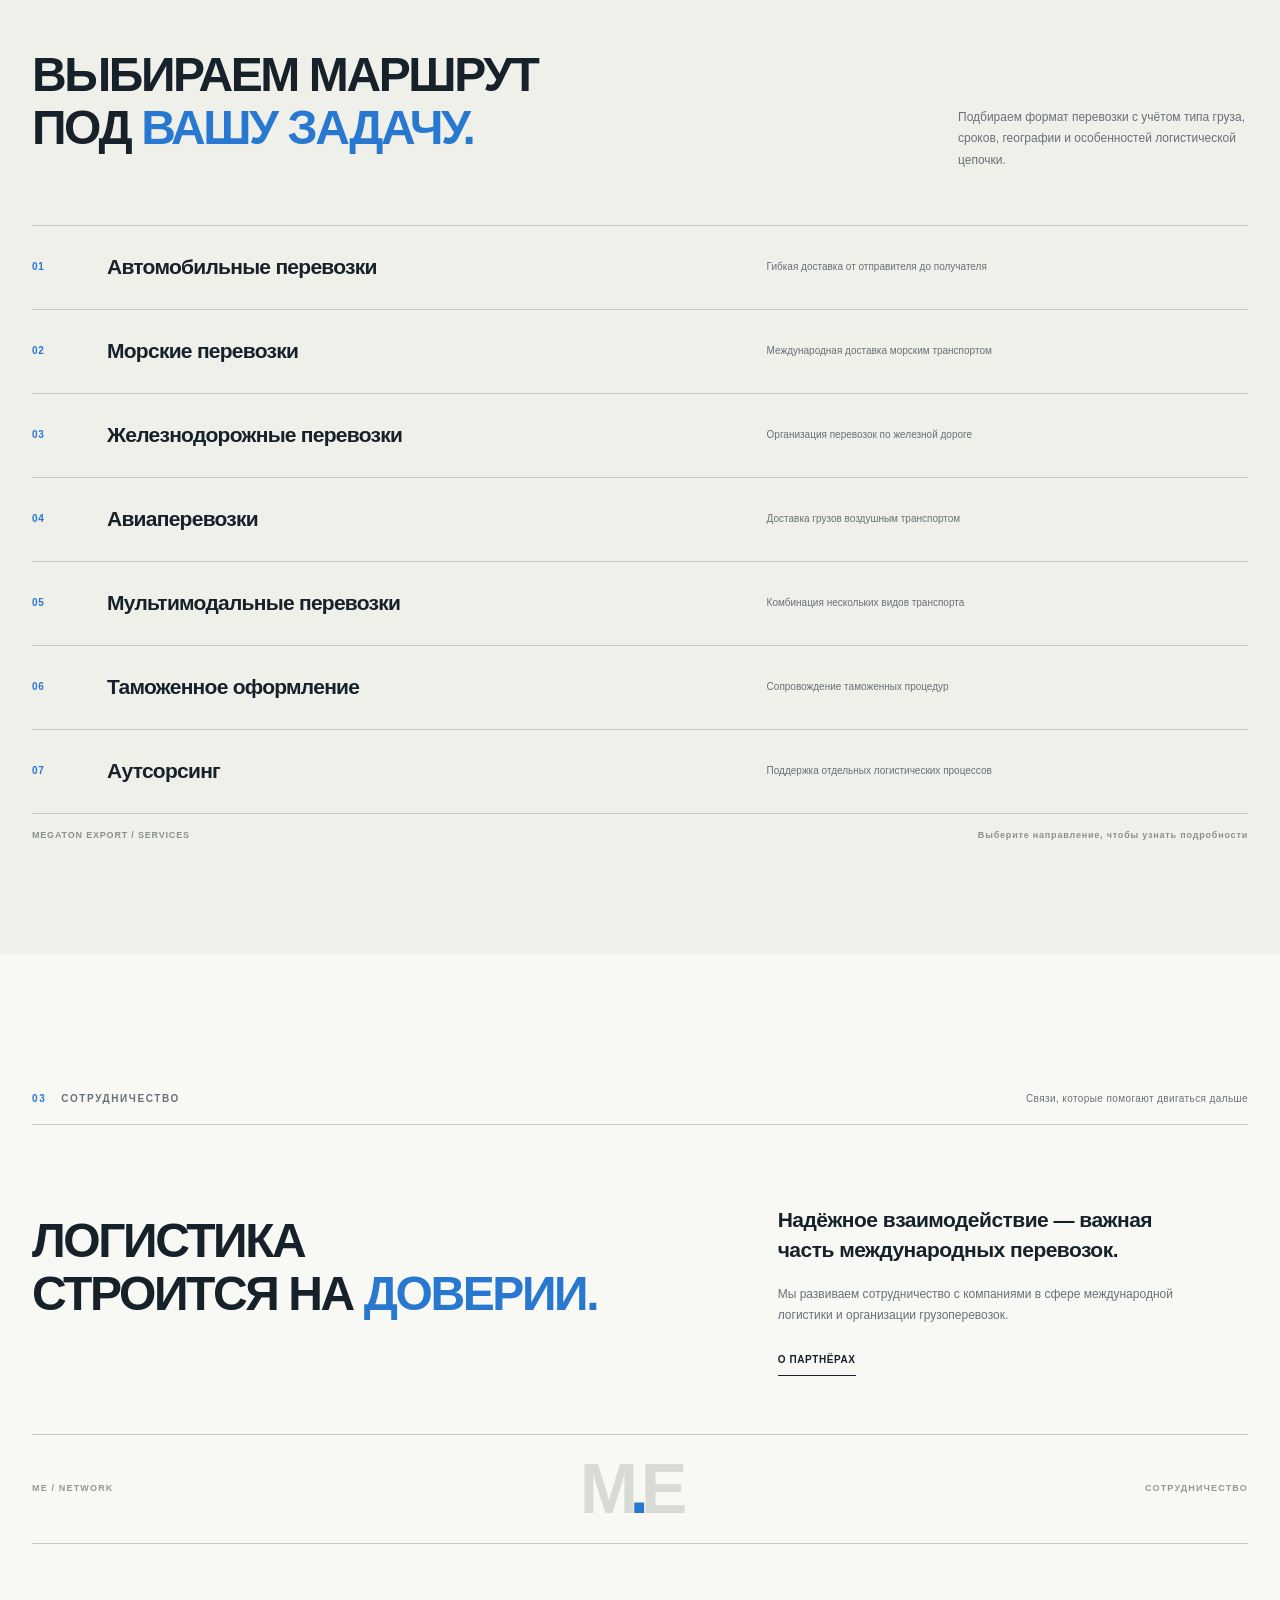
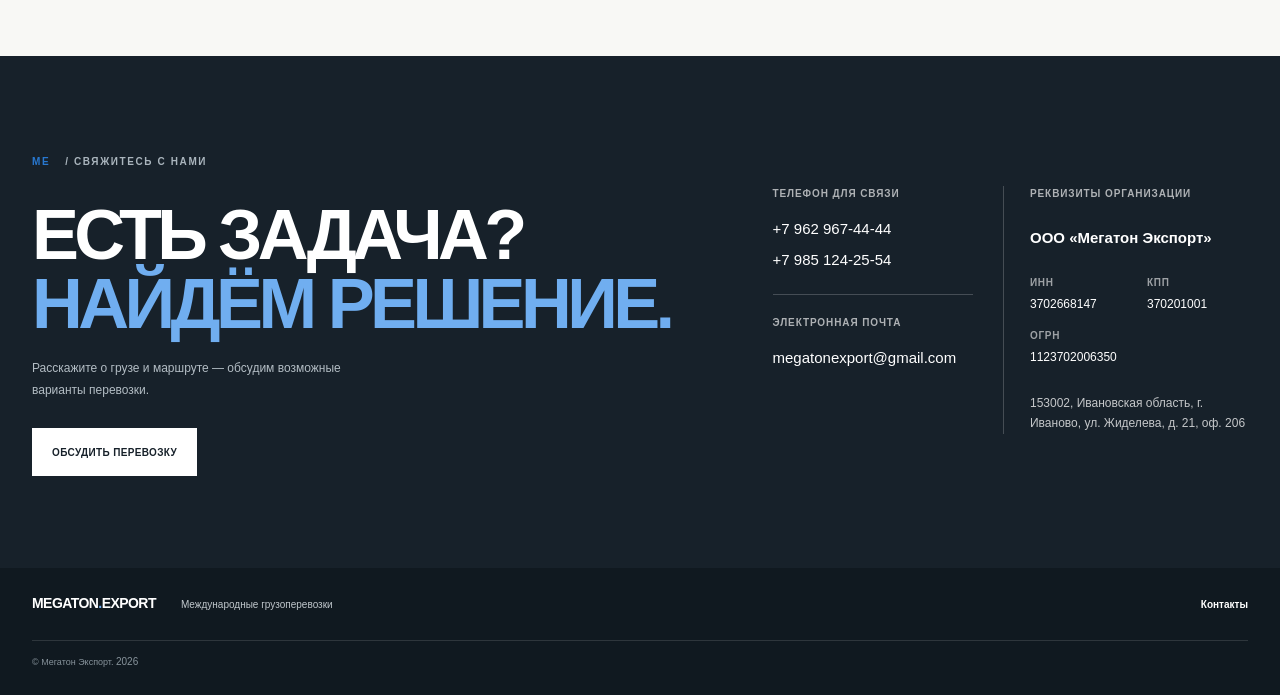
==== commit b5658a1e: "Add files via upload" ====
--- a/index.html
+++ b/index.html
@@ -201,24 +201,59 @@
     </div>
 </section>
 
-<section class="contact-section" id="contacts">
+<section class="contact-section inner-cta">
     <div class="container contact-layout">
         <div class="contact-main">
-            <p class="eyebrow"><b>04</b> Свяжитесь с нами</p>
+            <p class="eyebrow"><b>ME</b> / Свяжитесь с нами</p>
             <h2>Есть задача?<br><span>Найдём решение.</span></h2>
-            <p>Расскажите о вашем грузе и маршруте — обсудим возможные варианты перевозки.</p>
-            <a href="services/contacts.html" class="button button--light">Обсудить перевозку</a>
+            <p>Расскажите о грузе и маршруте — обсудим возможные варианты перевозки.</p>
+            <a href="contacts.html" class="button button--light">Обсудить перевозку</a>
         </div>
         <div class="contact-details">
-            <span class="contact-details__label">Телефон для связи</span>
-            <a href="tel:+79629684444">+7 962 968-44-44</a>
-            <a href="tel:+79851242554">+7 985 124-25-54</a>
-            <div class="contact-details__bottom">
-                <span>MEGATON EXPORT</span>
-                <a href="services/contacts.html">Все контакты</a>
-            </div>
-        </div>
-        <div class="contact-watermark">ME</div>
+            <div class="contact-details__columns">
+                <div class="contact-details__column contact-details__column--contacts">
+                    <div class="contact-details__group">
+                        <span class="contact-details__label">Телефон для связи</span>
+
+                        <a href="tel:+79629674444">+7 962 967-44-44</a>
+                        <a href="tel:+79851242554">+7 985 124-25-54</a>
+                    </div>
+                    <div class="contact-details__group">
+                        <span class="contact-details__label">Электронная почта</span>
+
+                        <a href="mailto:megatonexport@gmail.com">
+                            megatonexport@gmail.com
+                        </a>
+                    </div>
+                </div>
+                <div class="contact-details__column contact-details__column--company">
+                    <div class="contact-details__group">
+                        <span class="contact-details__label">Реквизиты организации</span>
+                        <p class="contact-details__company-name">
+                            ООО «Мегатон Экспорт»
+                        </p>
+                        <div class="contact-details__requisites">
+                            <div class="contact-details__requisite">
+                                <span>ИНН</span>
+                                <strong>3702668147</strong>
+                            </div>
+                            <div class="contact-details__requisite">
+                                <span>КПП</span>
+                                <strong>370201001</strong>
+                            </div>
+                            <div class="contact-details__requisite contact-details__requisite--ogrn">
+                                <span>ОГРН</span>
+                                <strong>1123702006350</strong>
+                            </div>
+                        </div>
+                        <p class="contact-details__address">
+                            153002, Ивановская область, г. Иваново,
+                            ул. Жиделева, д. 21, оф. 206
+                        </p>
+                    </div>
+                </div>
+            </div>
+        </div>
     </div>
 </section>
 </main>
--- a/css/style.css
+++ b/css/style.css
@@ -1418,4 +1418,194 @@
     order: 3;
     margin-left: 12px;
   }
+}
+
+/* ==========================================
+   CONTACT DETAILS — TWO COLUMNS
+========================================== */
+
+.contact-details {
+    width: 100%;
+    min-width: 0;
+    align-self: center;
+}
+
+/* Две основные колонки */
+
+.contact-details__columns {
+    display: grid;
+    grid-template-columns: minmax(0, 0.9fr) minmax(0, 1.1fr);
+    gap: 30px;
+    align-items: start;
+}
+
+.contact-details__column {
+    min-width: 0;
+}
+
+.contact-details__column--company {
+    padding-left: 26px;
+    border-left: 1px solid rgba(255, 255, 255, 0.2);
+}
+
+/* Контактные группы */
+
+.contact-details__group {
+    display: flex;
+    flex-direction: column;
+    align-items: flex-start;
+    gap: 9px;
+}
+
+.contact-details__column--contacts .contact-details__group + .contact-details__group {
+    margin-top: 24px;
+    padding-top: 20px;
+    border-top: 1px solid rgba(255, 255, 255, 0.2);
+}
+
+.contact-details__label {
+    color: rgba(255, 255, 255, 0.65);
+    font-size: 10px;
+    font-weight: 700;
+    letter-spacing: 0.09em;
+    text-transform: uppercase;
+}
+
+.contact-details__group > a {
+    color: #fff;
+    font-size: 15px;
+    line-height: 1.45;
+    text-decoration: none;
+    overflow-wrap: anywhere;
+}
+
+.contact-details__group > a:hover {
+    color: #70b5ff;
+}
+
+/* Название организации */
+
+.contact-details__company-name {
+    margin: 9px 0 17px;
+    color: #fff;
+    font-size: 15px;
+    font-weight: 600;
+    line-height: 1.45;
+}
+
+/* Реквизиты */
+
+.contact-details__requisites {
+    display: grid;
+    grid-template-columns: repeat(2, minmax(0, 1fr));
+    gap: 14px 16px;
+    width: 100%;
+}
+
+.contact-details__requisite {
+    display: flex;
+    flex-direction: column;
+    gap: 5px;
+    min-width: 0;
+}
+
+.contact-details__requisite--ogrn {
+    grid-column: 1 / -1;
+}
+
+.contact-details__requisite span {
+    color: rgba(255, 255, 255, 0.58);
+    font-size: 10px;
+    font-weight: 600;
+    letter-spacing: 0.07em;
+    text-transform: uppercase;
+}
+
+.contact-details__requisite strong {
+    color: #fff;
+    font-size: 12px;
+    font-weight: 500;
+    overflow-wrap: anywhere;
+}
+
+/* Юридический адрес */
+
+.contact-details__address {
+    margin: 18px 0 0;
+    color: rgba(255, 255, 255, 0.75);
+    font-size: 12px;
+    line-height: 1.65;
+}
+
+/* Нижняя строка */
+
+.contact-details__bottom {
+    margin-top: 24px;
+    padding-top: 15px;
+    border-top: 1px solid rgba(255, 255, 255, 0.2);
+}
+
+/* ==========================================
+   TABLET
+========================================== */
+
+@media (min-width: 601px) and (max-width: 900px) {
+    .contact-details__columns {
+        grid-template-columns: minmax(0, 1fr) minmax(0, 1fr);
+        gap: 20px;
+    }
+
+    .contact-details__column--company {
+        padding-left: 18px;
+    }
+
+    .contact-details__group > a {
+        font-size: 13px;
+    }
+
+    .contact-details__company-name {
+        font-size: 14px;
+    }
+}
+
+/* ==========================================
+   MOBILE
+========================================== */
+
+@media (max-width: 600px) {
+    .contact-details__columns {
+        grid-template-columns: 1fr;
+        gap: 22px;
+    }
+
+    .contact-details__column--company {
+        padding: 20px 0 0;
+        border-left: none;
+        border-top: 1px solid rgba(255, 255, 255, 0.2);
+    }
+
+    .contact-details__column--contacts .contact-details__group + .contact-details__group {
+        margin-top: 18px;
+        padding-top: 16px;
+    }
+
+    .contact-details__group > a {
+        font-size: 14px;
+    }
+
+    .contact-details__company-name {
+        font-size: 14px;
+    }
+
+    .contact-details__requisites {
+        gap: 12px 14px;
+    }
+
+    .contact-details__address {
+        margin-top: 14px;
+    }
+
+    .contact-details__bottom {
+        margin-top: 20px;
+    }
 }
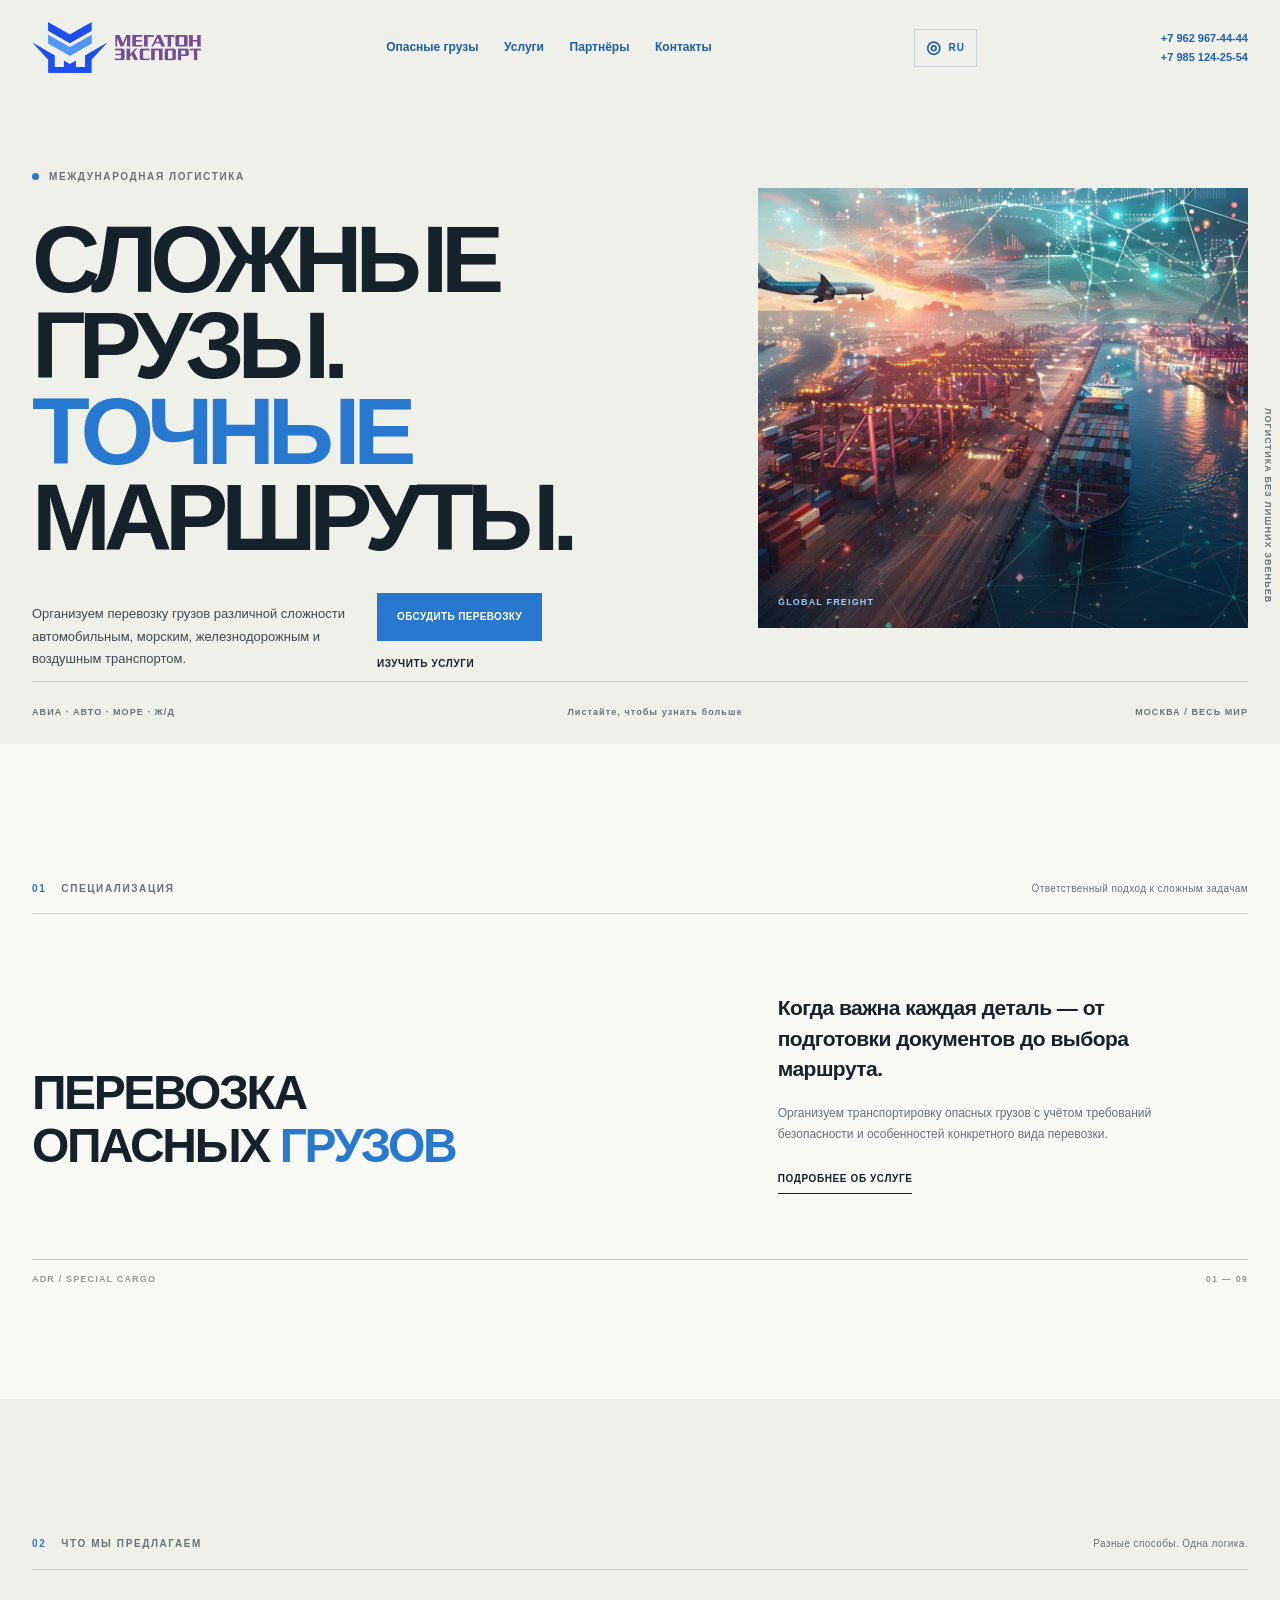
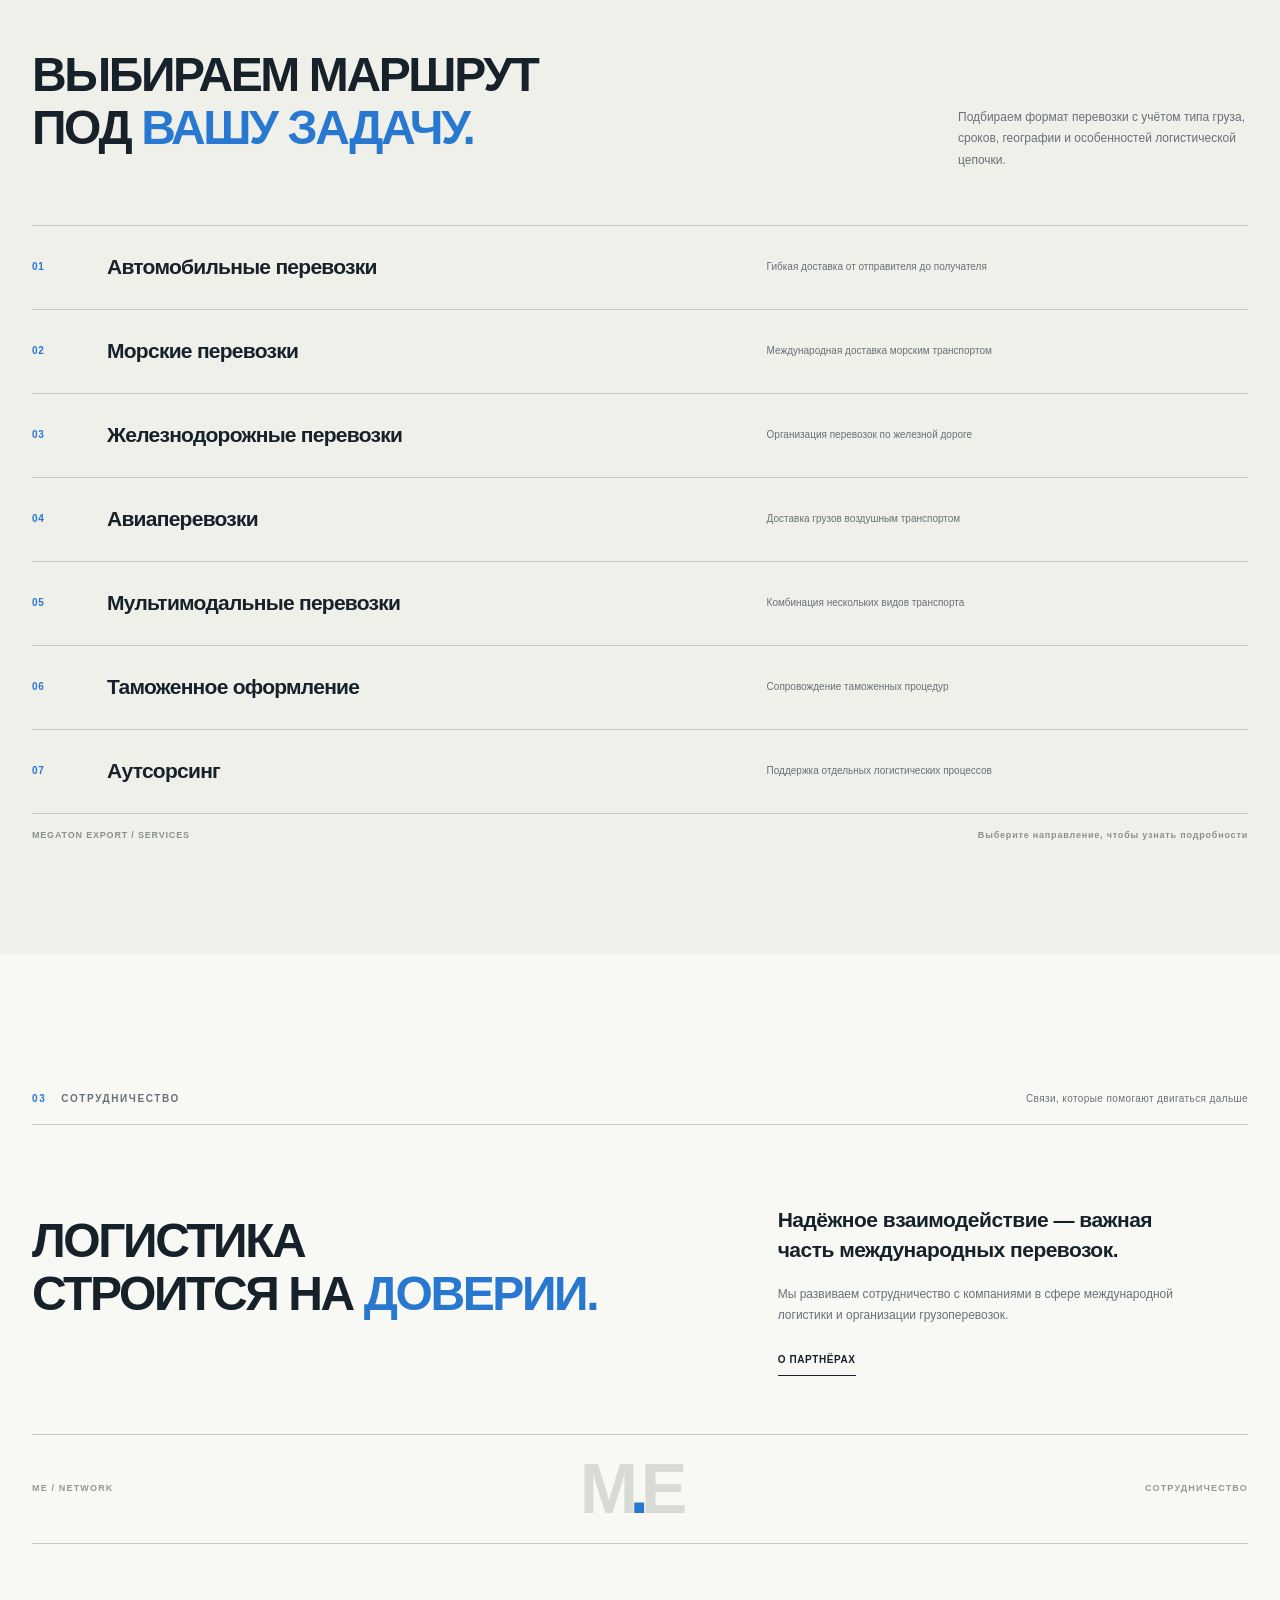
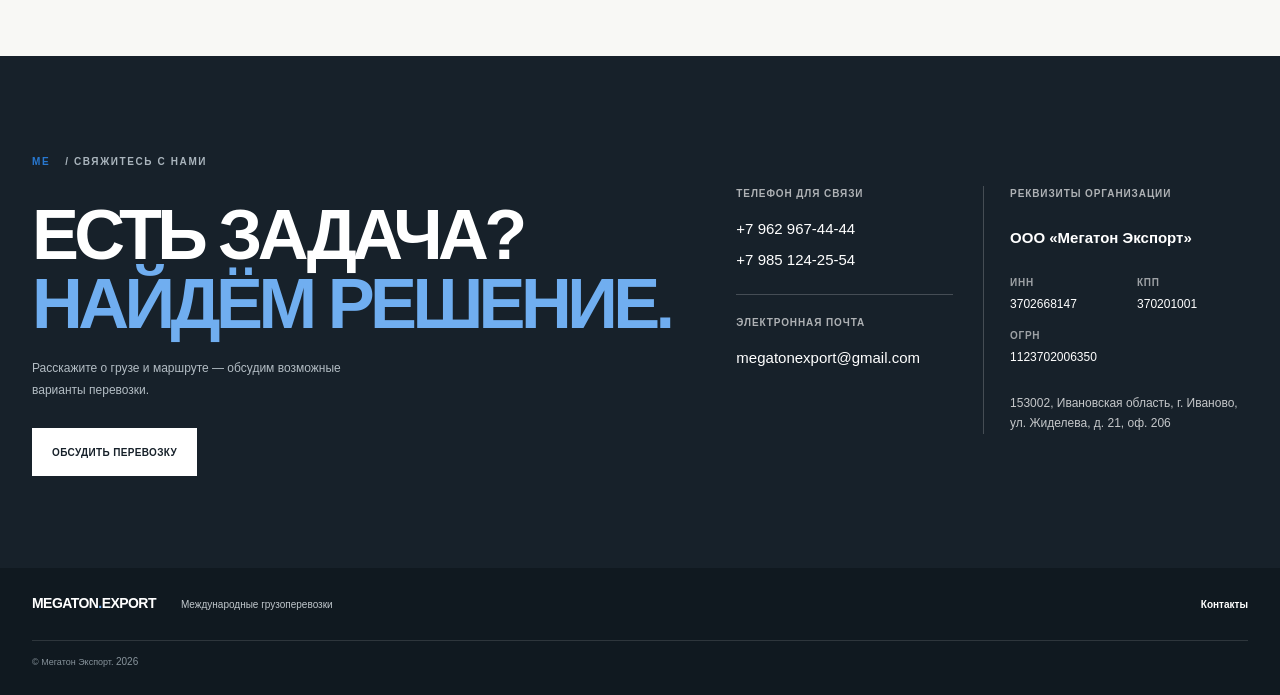
==== commit d647dcab: "Add files via upload" ====
--- a/index.html
+++ b/index.html
@@ -46,7 +46,7 @@
             <a href="services/partners.html">Партнёры</a>
             <a href="services/contacts.html">Контакты</a>
             <div class="nav-mobile-phones">
-                <a href="tel:+79629684444">+7 962 968-44-44</a>
+                <a href="tel:+79629674444">+7 962 967-44-44</a>
                 <a href="tel:+79851242554">+7 985 124-25-54</a>
             </div>
         </nav>
@@ -57,7 +57,7 @@
             </button>
         </div>
         <div class="header__contacts">
-            <a href="tel:+79629684444">+7 962 968-44-44</a>
+            <a href="tel:+79629674444">+7 962 967-44-44</a>
             <a href="tel:+79851242554">+7 985 124-25-54</a>
         </div>
     </div>
@@ -72,7 +72,7 @@
             <div class="hero__bottom">
                 <p class="hero__text">Организуем перевозку грузов различной сложности автомобильным, морским, железнодорожным и воздушным транспортом.</p>
                 <div class="hero__buttons">
-                    <a href="#contacts" class="button button--primary">Обсудить перевозку</a>
+                    <a href="./services/contacts.html" class="button button--primary">Обсудить перевозку</a>
                     <a href="#services" class="text-link">Изучить услуги</a>
                 </div>
             </div>
@@ -221,7 +221,7 @@
                     <div class="contact-details__group">
                         <span class="contact-details__label">Электронная почта</span>
 
-                        <a href="mailto:megatonexport@gmail.com">
+                        <a style="white-space: nowrap;" href="mailto:megatonexport@gmail.com">
                             megatonexport@gmail.com
                         </a>
                     </div>
@@ -235,15 +235,15 @@
                         <div class="contact-details__requisites">
                             <div class="contact-details__requisite">
                                 <span>ИНН</span>
-                                <strong>3702668147</strong>
+                                <strong style="white-space: nowrap;">3702668147</strong>
                             </div>
                             <div class="contact-details__requisite">
                                 <span>КПП</span>
-                                <strong>370201001</strong>
+                                <strong style="white-space: nowrap;">370201001</strong>
                             </div>
                             <div class="contact-details__requisite contact-details__requisite--ogrn">
                                 <span>ОГРН</span>
-                                <strong>1123702006350</strong>
+                                <strong style="white-space: nowrap;">1123702006350</strong>
                             </div>
                         </div>
                         <p class="contact-details__address">
--- a/css/style.css
+++ b/css/style.css
@@ -646,7 +646,7 @@
   position:relative;
   display:grid;
   grid-template-columns:1.15fr .85fr;
-  gap:8%;
+  gap:1%;
   align-items:end;
 }
 
@@ -1608,4 +1608,89 @@
     .contact-details__bottom {
         margin-top: 20px;
     }
-}+}
+
+/* ===== Dangerous goods service page — client concept ===== */
+.dangerous-hero{padding:145px 0 74px;background:#f0f0eb;position:relative;overflow:hidden}
+.dangerous-hero__grid{display:grid;grid-template-columns:minmax(0,1.1fr) minmax(360px,.78fr);gap:clamp(38px,7vw,100px);align-items:center}
+.dangerous-hero__copy>.eyebrow{font-size:10px;letter-spacing:.14em;color:#667078;margin-bottom:55px}
+.dangerous-hero__copy>.eyebrow b{color:var(--blue)}
+.dangerous-hero__kicker{font-size:10px;font-weight:800;letter-spacing:.16em;color:var(--blue);margin-bottom:18px}
+.dangerous-hero h1{font-size:clamp(48px,6.4vw,82px);line-height:.98;letter-spacing:-.06em;color:#171b20;margin:0 0 24px}
+.dangerous-hero h1 span,.section-heading h2 span,.case-section h2 span{color:var(--blue)}
+.dangerous-hero__lead{max-width:590px;font-size:clamp(16px,1.5vw,19px);line-height:1.65;color:#59636b}
+.dangerous-hero__actions{display:flex;flex-wrap:wrap;align-items:center;gap:22px;margin-top:32px}
+.dangerous-hero__secondary{font-size:12px;font-weight:700;color:#303a42;border-bottom:1px solid #aeb6bc;padding:0 0 5px}
+.dangerous-hero__meta{display:flex;justify-content:space-between;gap:15px;margin-top:65px;padding-top:14px;border-top:1px solid #c9cbc5;color:#697176;font-size:9px;font-weight:800;letter-spacing:.13em}
+.request-card{background:#fff;padding:clamp(24px,3vw,38px);box-shadow:0 22px 60px #17212a12;border-top:4px solid var(--blue);scroll-margin-top:30px}
+.request-card__heading .eyebrow{font-size:9px;letter-spacing:.15em;color:var(--blue);font-weight:800;margin-bottom:12px}
+.request-card__heading h2{font-size:clamp(25px,3vw,34px);line-height:1.1;letter-spacing:-.04em;margin-bottom:9px;color:#17212a}
+.request-card__heading>p:last-child{font-size:13px;color:#687176;line-height:1.55;margin-bottom:25px}
+.request-form{display:flex;flex-direction:column;gap:15px}
+.request-form label{display:flex;flex-direction:column;gap:7px;color:#35414a;font-size:11px;font-weight:700}
+.request-form__row{display:grid;grid-template-columns:1fr 1fr;gap:12px}
+.request-form input:not([type=checkbox]),.request-form textarea{width:100%;min-width:0;border:1px solid #d9dddf;background:#fafbf9;padding:12px 13px;color:#17212a;font-family:inherit;font-size:13px;font-weight:400;line-height:1.5;border-radius:0;outline:none;resize:vertical;transition:border-color .2s,background .2s}
+.request-form input:focus,.request-form textarea:focus{border-color:var(--blue);background:#fff}
+.request-form input::placeholder,.request-form textarea::placeholder{color:#9aa1a5;font-weight:400}
+.required-mark{color:#2878d0}
+.request-form__consent{display:grid!important;grid-template-columns:17px 1fr;gap:10px!important;align-items:start;font-size:10px!important;font-weight:500!important;line-height:1.5}
+.request-form__consent input{width:16px;height:16px;margin-top:1px;accent-color:var(--blue)}
+.request-form__consent a{color:var(--blue);text-decoration:underline;text-underline-offset:2px}
+.request-form__submit{width:100%;border:0;cursor:pointer;justify-content:space-between}
+.request-form__notice{padding:10px 12px;background:#f0f5fa;border-left:3px solid var(--blue);font-size:11px;line-height:1.5;color:#4e5a64}
+.request-form__footnote{font-size:9px;color:#899197}
+.requirements-section,.process-section{padding:90px 0;background:#fff}
+.section-heading{max-width:760px;margin-bottom:38px}
+.section-heading .eyebrow,.case-section .eyebrow{font-size:10px;font-weight:800;letter-spacing:.15em;color:var(--blue);margin-bottom:16px}
+.section-heading h2,.case-section h2{font-size:clamp(34px,4.5vw,54px);line-height:1.04;letter-spacing:-.05em;color:#17212a;margin-bottom:15px}
+.section-heading>p:last-child{max-width:590px;color:#687176;font-size:14px;line-height:1.7}
+.requirements-grid{display:grid;grid-template-columns:repeat(3,minmax(0,1fr));border-top:1px solid #d9dddf;border-bottom:1px solid #d9dddf}
+.requirement-card{padding:25px 28px 30px 0;min-height:205px}
+.requirement-card+.requirement-card{border-left:1px solid #d9dddf;padding-left:28px}
+.requirement-card__number{display:block;color:var(--blue);font-size:12px;font-weight:800;letter-spacing:.12em;margin-bottom:28px}
+.requirement-card h3,.process-step h3{font-size:18px;letter-spacing:-.025em;color:#17212a;margin-bottom:9px}
+.requirement-card p,.process-step p{font-size:13px;line-height:1.7;color:#687176}
+.process-section{background:#f0f0eb}
+.process-grid{display:grid;grid-template-columns:repeat(3,minmax(0,1fr));gap:28px;border-top:1px solid #c9cbc5;padding-top:25px}
+.process-step{display:flex;gap:17px;align-items:flex-start}
+.process-step>span{display:grid;place-items:center;flex:0 0 36px;height:36px;border:1px solid #9eabb4;border-radius:50%;color:var(--blue);font-size:13px;font-weight:800}
+.case-section{padding:85px 0;background:#fff}
+.case-section__inner{display:grid;grid-template-columns:.8fr 1.2fr;gap:50px;align-items:center}
+.case-placeholder{padding:30px;border:1px dashed #aeb8bf;background:#fafbf9}
+.case-placeholder__label{font-size:9px;letter-spacing:.14em;font-weight:800;color:var(--blue)}
+.case-placeholder p{font-size:17px;font-weight:700;color:#303a42;margin:15px 0 8px}
+.case-placeholder small{font-size:11px;color:#818a90;line-height:1.5}
+.dangerous-bottom-cta{padding:46px 0;background:#17212a;color:#fff}
+.dangerous-bottom-cta__inner{display:flex;justify-content:space-between;align-items:center;gap:30px}
+.dangerous-bottom-cta .eyebrow{font-size:9px;letter-spacing:.15em;color:#91bff0;margin-bottom:10px}
+.dangerous-bottom-cta h2{font-size:clamp(26px,3vw,38px);letter-spacing:-.04em}
+.dangerous-bottom-cta .button{min-width:220px}
+@media(max-width:900px){.dangerous-hero{padding-top:125px}.dangerous-hero__grid{grid-template-columns:1fr;gap:40px}.dangerous-hero__copy>.eyebrow{margin-bottom:38px}.request-card{max-width:680px}.case-section__inner{grid-template-columns:1fr;gap:25px}}
+@media(max-width:640px){.dangerous-hero{padding:112px 0 48px}.dangerous-hero__copy>.eyebrow{font-size:9px;margin-bottom:34px}.dangerous-hero h1{font-size:clamp(42px,12vw,58px)}.dangerous-hero__actions{align-items:stretch;flex-direction:column;gap:17px}.dangerous-hero__actions .button{width:100%;justify-content:space-between}.dangerous-hero__secondary{align-self:flex-start}.dangerous-hero__meta{margin-top:38px;font-size:8px}.request-card{padding:23px 18px}.request-form__row{grid-template-columns:1fr}.requirements-section,.process-section,.case-section{padding:62px 0}.section-heading h2,.case-section h2{font-size:36px}.requirements-grid,.process-grid{grid-template-columns:1fr}.requirement-card{min-height:0;padding:22px 0}.requirement-card+.requirement-card{border-left:0;border-top:1px solid #d9dddf;padding-left:0}.requirement-card__number{margin-bottom:15px}.process-grid{gap:23px}.dangerous-bottom-cta__inner{align-items:stretch;flex-direction:column}.dangerous-bottom-cta .button{width:100%;justify-content:space-between}}
+
+/* ===== Mode-specific quote forms: service page hero ===== */
+.service-quote-hero{display:grid;grid-template-columns:minmax(0,1fr) minmax(320px,440px);gap:clamp(26px,4vw,56px);align-items:start;margin:0 0 26px}
+.service-quote-hero__copy{padding:12px 0 0;max-width:660px}
+.service-quote-hero__button{display:inline-flex;align-items:center;justify-content:center;margin-top:28px;padding:13px 20px;border:1px solid rgba(255,255,255,.7);color:#fff;text-decoration:none;font-size:12px;font-weight:700;letter-spacing:.03em;transition:.2s}
+.service-quote-hero__button:hover{background:#fff;color:#172b3e}
+.service-quote{background:#fff;color:#17212b;border-radius:3px;padding:24px 24px 22px;box-shadow:0 12px 40px rgba(0,0,0,.18);width:100%;box-sizing:border-box}
+.service-quote__head{margin-bottom:17px}
+.service-quote__eyebrow{margin:0 0 9px;color:#2878d0;font-size:9px;letter-spacing:.13em;font-weight:800}
+.service-quote__head h2{margin:0 0 8px;font-size:clamp(22px,2.3vw,30px);line-height:1.1;letter-spacing:-.04em;color:#17212b}
+.service-quote__head p:not(.service-quote__eyebrow){margin:0;color:#69727b;font-size:12px;line-height:1.5}
+.service-quote__grid{display:grid;grid-template-columns:1fr 1fr;gap:12px}
+.service-quote__field{display:flex;flex-direction:column;gap:6px;min-width:0}
+.service-quote__field--wide{grid-column:1/-1}
+.service-quote__field>span{font-size:10px;font-weight:700;color:#38434d}
+.service-quote__field input,.service-quote__field textarea{width:100%;box-sizing:border-box;border:1px solid #d8dfe4;background:#f7f9fa;padding:10px 11px;font:inherit;font-size:12px;color:#202a34;border-radius:2px;outline:none;transition:border-color .2s}
+.service-quote__field input{min-height:40px}
+.service-quote__field textarea{min-height:70px;resize:vertical}
+.service-quote__field input:focus,.service-quote__field textarea:focus{border-color:#2878d0}
+.service-quote__field input::placeholder,.service-quote__field textarea::placeholder{color:#89939b}
+.service-quote__consent{display:flex;align-items:flex-start;gap:8px;margin:14px 0 12px;font-size:10px;line-height:1.5;color:#66717a}
+.service-quote__consent input{margin:2px 0 0;accent-color:#2878d0;flex-shrink:0}
+.service-quote__submit{width:100%;min-height:44px;justify-content:center}
+.service-quote__notice{margin:11px 0 0;font-size:10px;line-height:1.5;color:#7a848c}
+@media(max-width:900px){.service-quote-hero{grid-template-columns:minmax(0,1fr) minmax(300px,380px);gap:22px}.service-quote{padding:19px}}
+@media(max-width:800px){.service-quote-hero{grid-template-columns:1fr;margin-top:20px}.service-quote-hero__copy{padding:0}.service-quote{max-width:none}.service-quote__grid{grid-template-columns:1fr 1fr}}
+@media(max-width:480px){.service-quote{padding:18px 15px}.service-quote__grid{grid-template-columns:1fr}.service-quote__field--wide{grid-column:auto}.service-quote__head h2{font-size:25px}.service-quote__field input{min-height:44px}.service-quote__field textarea{min-height:88px}.service-quote__consent{font-size:11px}}
